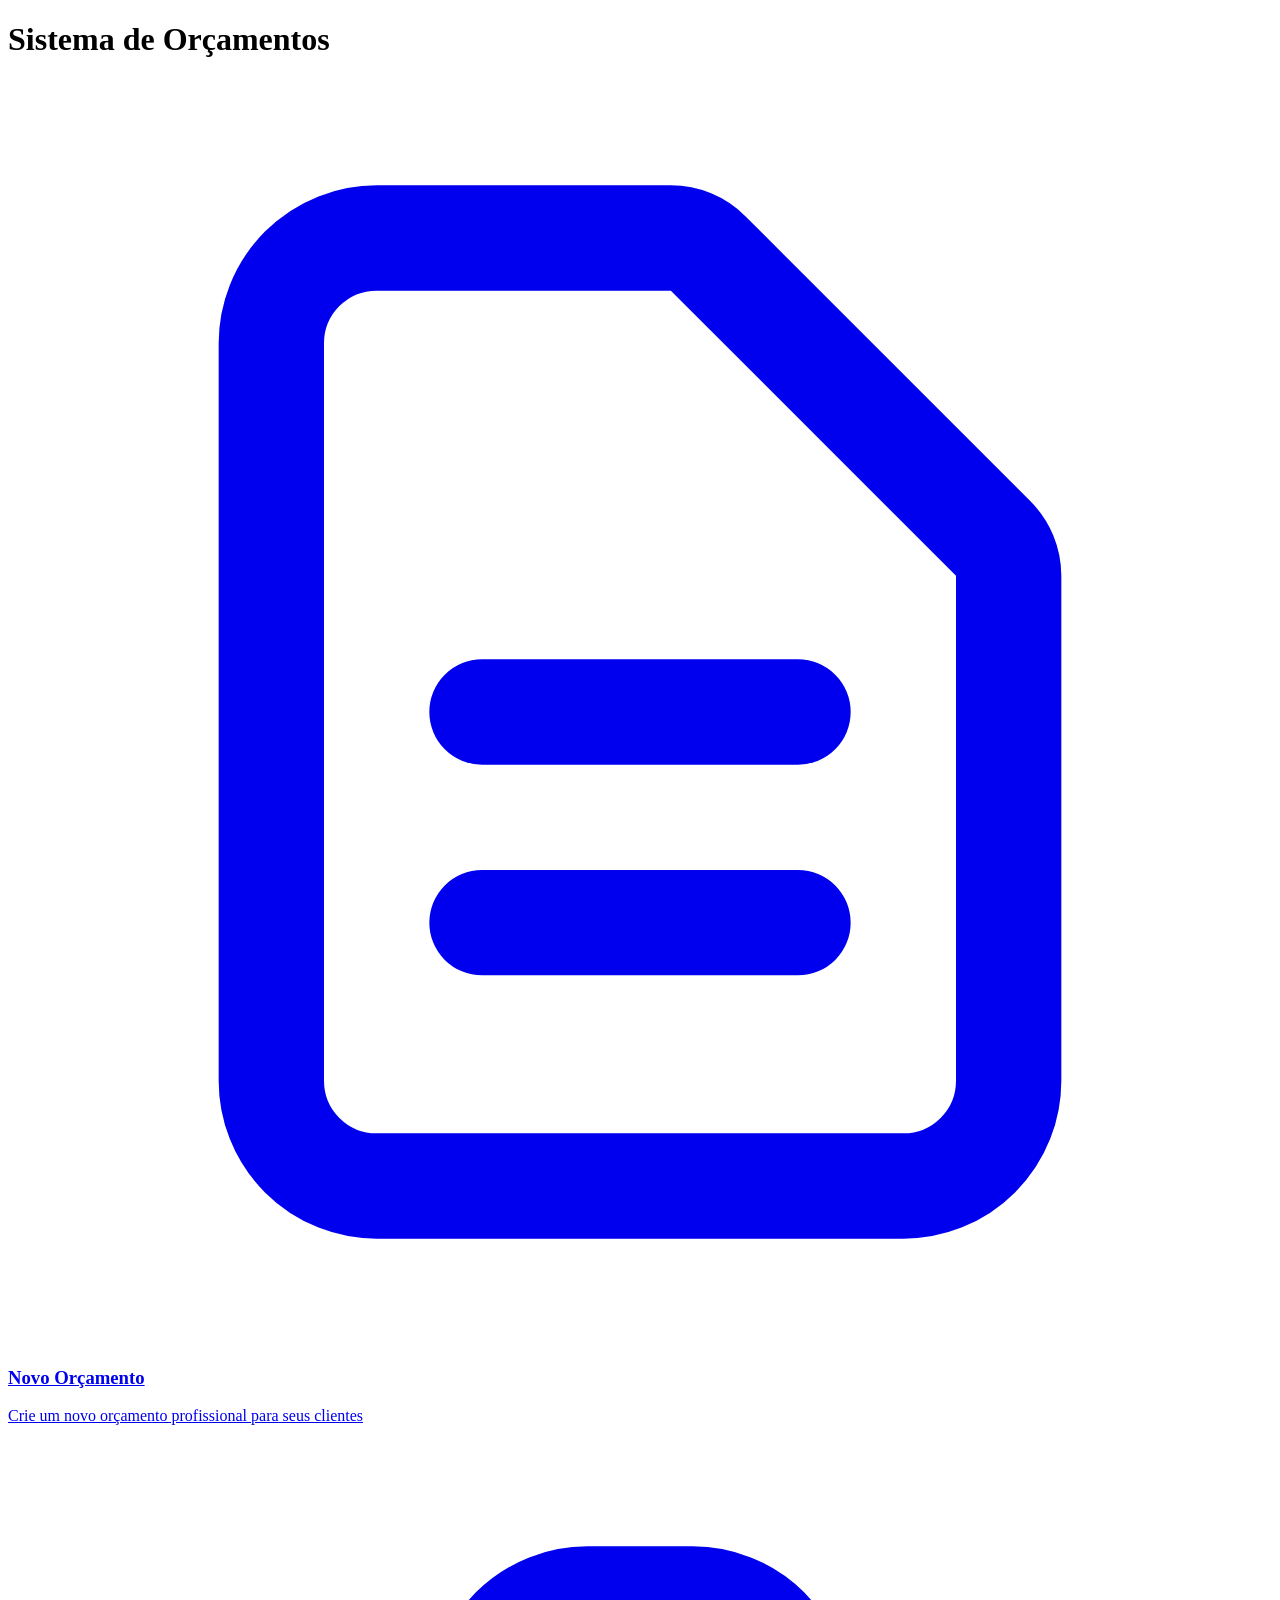
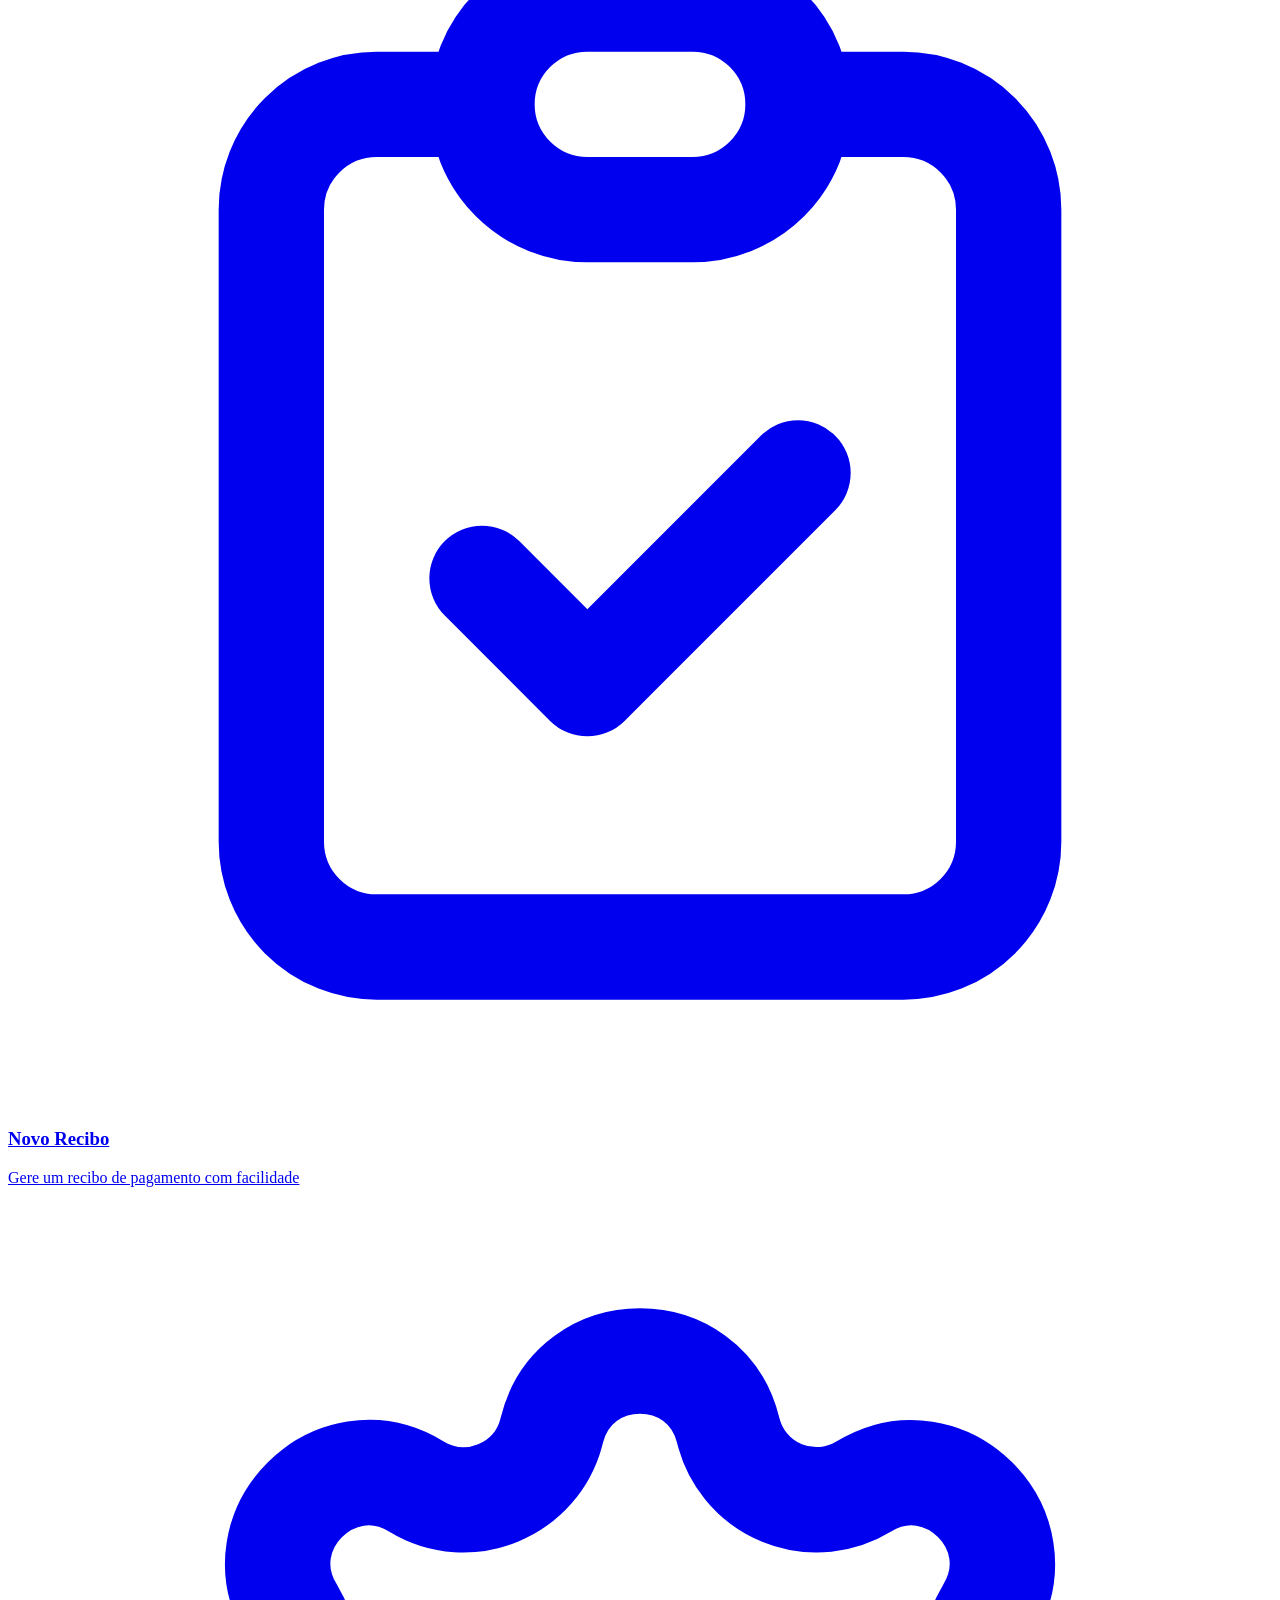
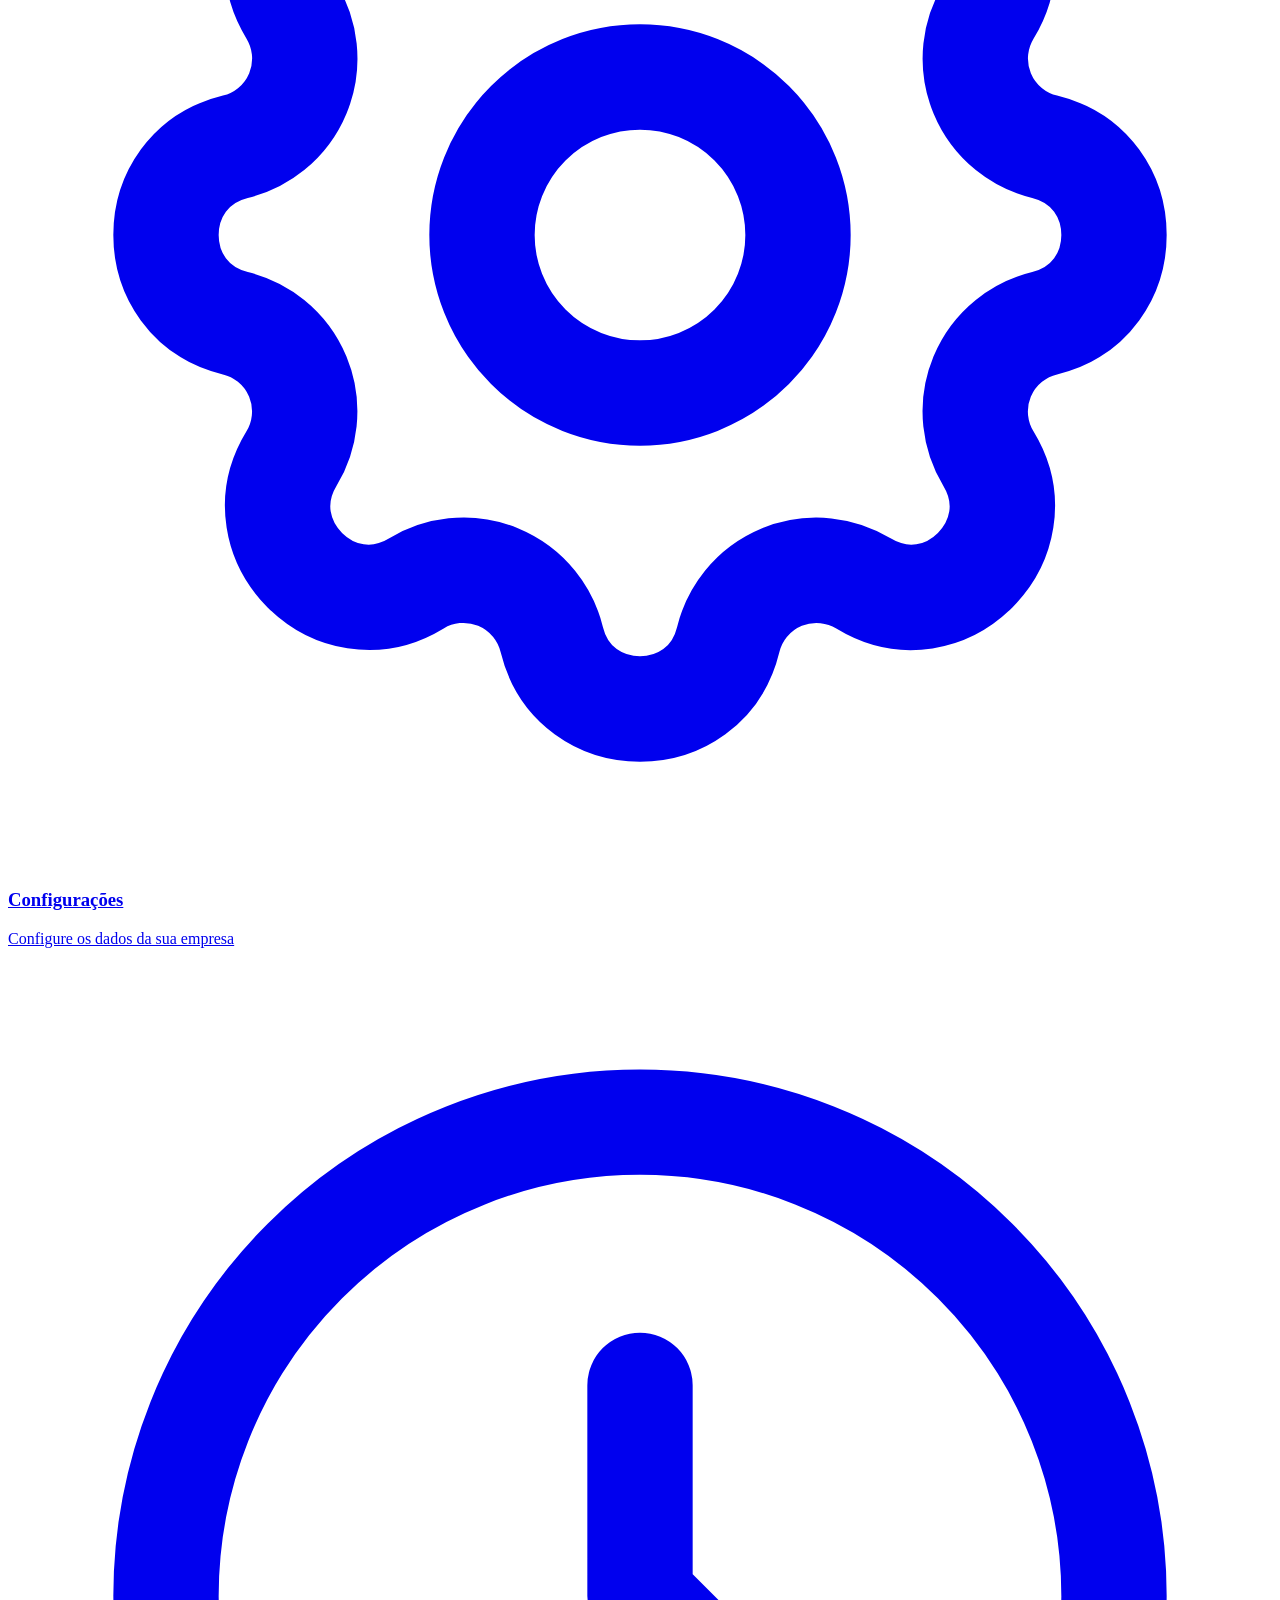
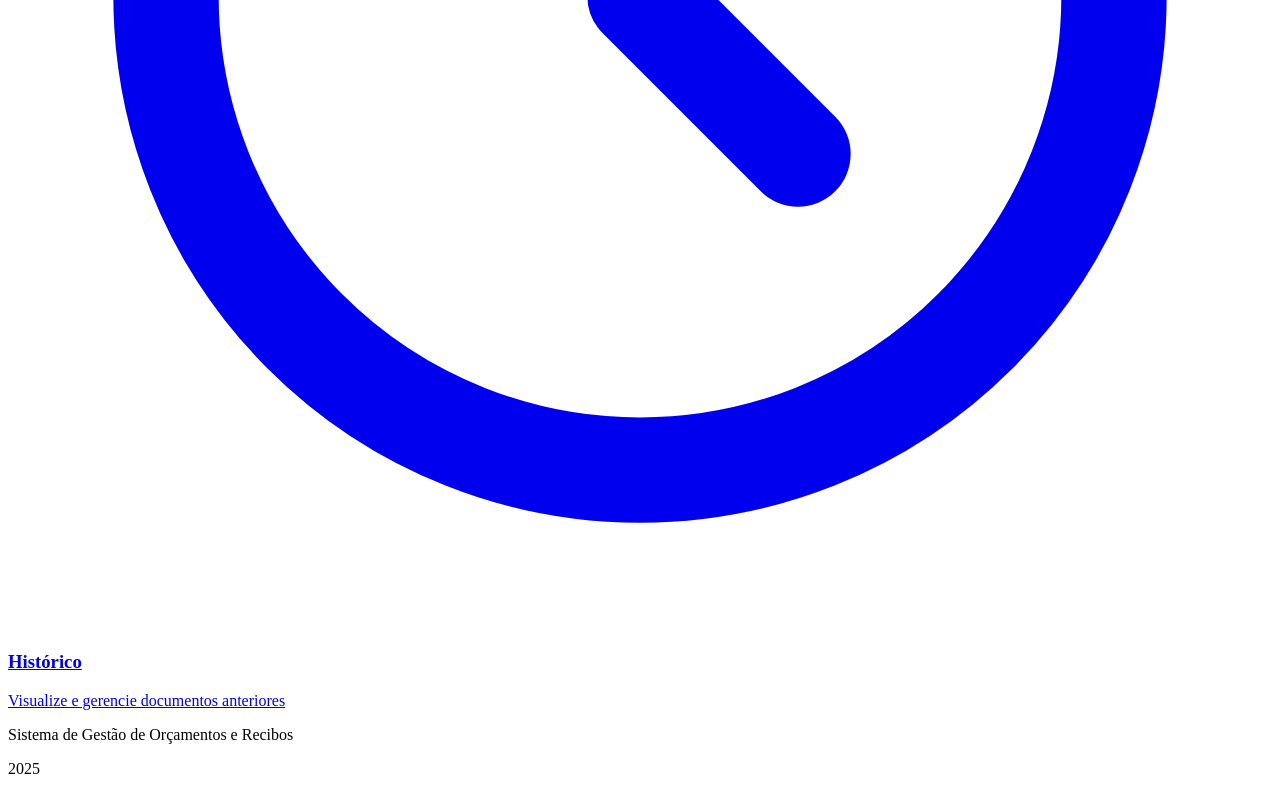
==== index.html @ c1aea3e6 "Add files via upload" ====
<!DOCTYPE html>
<html lang="pt-BR">
<head>
    <meta charset="UTF-8">
    <meta name="viewport" content="width=device-width, initial-scale=1.0">
    <meta name="description" content="Sistema profissional para criação de orçamentos e recibos">
    <title>Sistema de Orçamentos e Recibos</title>
    <link rel="stylesheet" href="css/style.css">
    <link rel="preconnect" href="https://fonts.googleapis.com">
    <link rel="preconnect" href="https://fonts.gstatic.com" crossorigin>
</head>
<body>
    <div class="container">
        <header class="header">
            <div class="logo-container">
                <img src="" alt="Logo" class="logo" id="headerLogo" style="display: none;">
                <h1 class="header-title" id="headerCompanyName">Sistema de Orçamentos</h1>
            </div>
        </header>

        <main class="main-menu">
            <div class="menu-cards">
                <a href="orcamento.html" class="menu-card">
                    <div class="card-icon">
                        <svg xmlns="http://www.w3.org/2000/svg" fill="none" viewBox="0 0 24 24" stroke="currentColor" stroke-width="2">
                            <path stroke-linecap="round" stroke-linejoin="round" d="M9 12h6m-6 4h6m2 5H7a2 2 0 01-2-2V5a2 2 0 012-2h5.586a1 1 0 01.707.293l5.414 5.414a1 1 0 01.293.707V19a2 2 0 01-2 2z" />
                        </svg>
                    </div>
                    <h3>Novo Orçamento</h3>
                    <p>Crie um novo orçamento profissional para seus clientes</p>
                </a>

                <a href="recibo.html" class="menu-card">
                    <div class="card-icon">
                        <svg xmlns="http://www.w3.org/2000/svg" fill="none" viewBox="0 0 24 24" stroke="currentColor" stroke-width="2">
                            <path stroke-linecap="round" stroke-linejoin="round" d="M9 5H7a2 2 0 00-2 2v12a2 2 0 002 2h10a2 2 0 002-2V7a2 2 0 00-2-2h-2M9 5a2 2 0 002 2h2a2 2 0 002-2M9 5a2 2 0 012-2h2a2 2 0 012 2m-6 9l2 2 4-4" />
                        </svg>
                    </div>
                    <h3>Novo Recibo</h3>
                    <p>Gere um recibo de pagamento com facilidade</p>
                </a>

                <a href="admin.html" class="menu-card">
                    <div class="card-icon">
                        <svg xmlns="http://www.w3.org/2000/svg" fill="none" viewBox="0 0 24 24" stroke="currentColor" stroke-width="2">
                            <path stroke-linecap="round" stroke-linejoin="round" d="M10.325 4.317c.426-1.756 2.924-1.756 3.35 0a1.724 1.724 0 002.573 1.066c1.543-.94 3.31.826 2.37 2.37a1.724 1.724 0 001.065 2.572c1.756.426 1.756 2.924 0 3.35a1.724 1.724 0 00-1.066 2.573c.94 1.543-.826 3.31-2.37 2.37a1.724 1.724 0 00-2.572 1.065c-.426 1.756-2.924 1.756-3.35 0a1.724 1.724 0 00-2.573-1.066c-1.543.94-3.31-.826-2.37-2.37a1.724 1.724 0 00-1.065-2.572c-1.756-.426-1.756-2.924 0-3.35a1.724 1.724 0 001.066-2.573c-.94-1.543.826-3.31 2.37-2.37.996.608 2.296.07 2.572-1.065z" />
                            <path stroke-linecap="round" stroke-linejoin="round" d="M15 12a3 3 0 11-6 0 3 3 0 016 0z" />
                        </svg>
                    </div>
                    <h3>Configurações</h3>
                    <p>Configure os dados da sua empresa</p>
                </a>

                <a href="historico.html" class="menu-card">
                    <div class="card-icon">
                        <svg xmlns="http://www.w3.org/2000/svg" fill="none" viewBox="0 0 24 24" stroke="currentColor" stroke-width="2">
                            <path stroke-linecap="round" stroke-linejoin="round" d="M12 8v4l3 3m6-3a9 9 0 11-18 0 9 9 0 0118 0z" />
                        </svg>
                    </div>
                    <h3>Histórico</h3>
                    <p>Visualize e gerencie documentos anteriores</p>
                </a>
            </div>
        </main>

        <footer class="footer">
            <p>Sistema de Gestão de Orçamentos e Recibos</p>
            <p class="footer-year">2025</p>
        </footer>
    </div>

    <script src="js/app.js"></script>
</body>
</html>
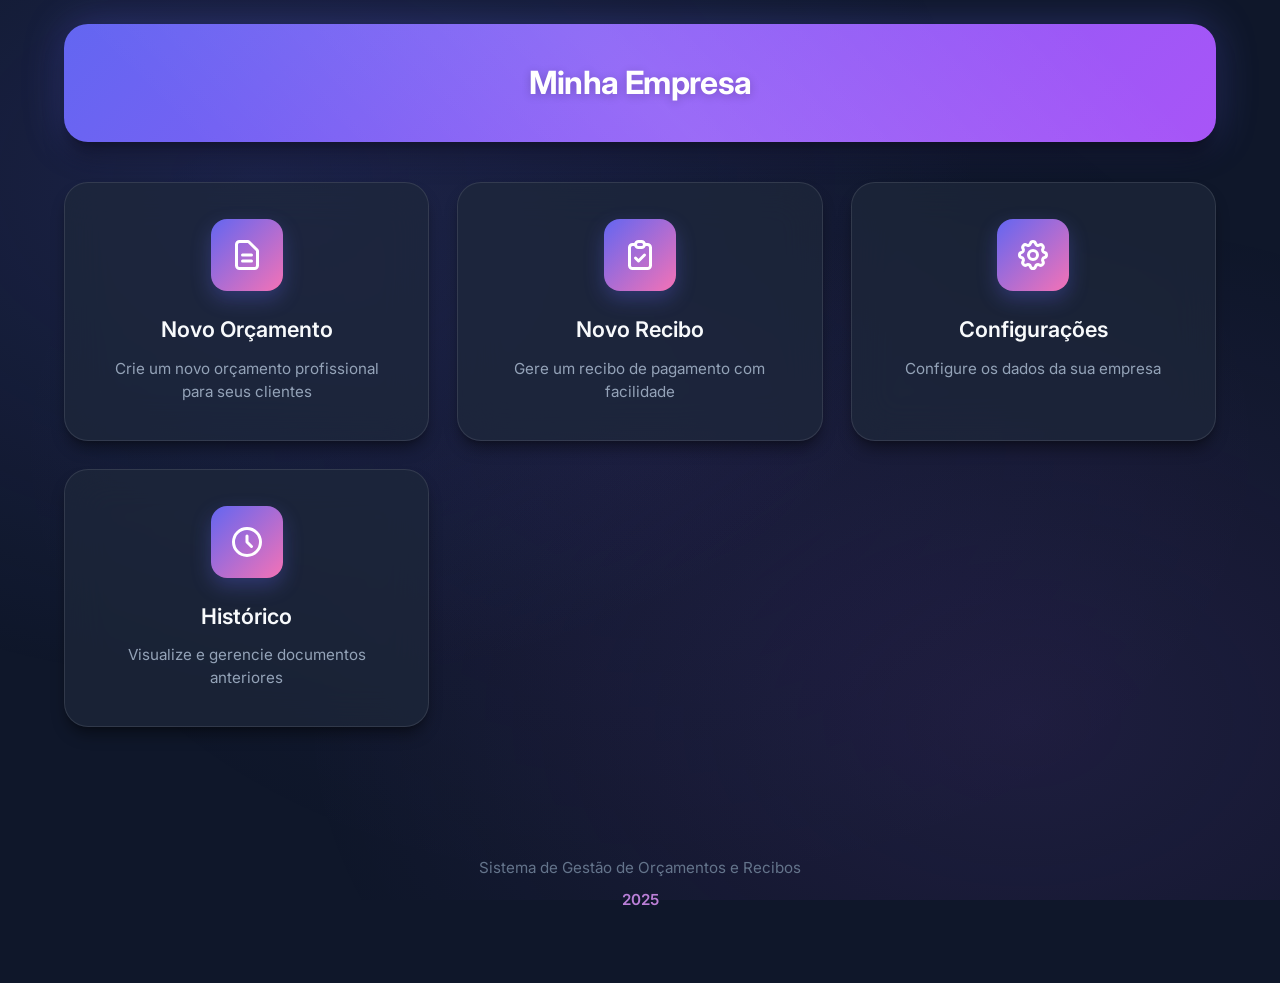
==== commit 6f3c7b36: "Fix asset paths for Netlify deployment HTML files referenced CSS and JS in non-existent subdirectori" ====
--- a/index.html
+++ b/index.html
@@ -5,7 +5,7 @@
     <meta name="viewport" content="width=device-width, initial-scale=1.0">
     <meta name="description" content="Sistema profissional para criação de orçamentos e recibos">
     <title>Sistema de Orçamentos e Recibos</title>
-    <link rel="stylesheet" href="css/style.css">
+    <link rel="stylesheet" href="style.css">
     <link rel="preconnect" href="https://fonts.googleapis.com">
     <link rel="preconnect" href="https://fonts.gstatic.com" crossorigin>
 </head>
@@ -69,6 +69,6 @@
         </footer>
     </div>
 
-    <script src="js/app.js"></script>
+    <script src="app.js"></script>
 </body>
 </html>
--- a/style.css
+++ b/style.css
@@ -0,0 +1,1177 @@
+/* ==================== GOOGLE FONTS ==================== */
+@import url('https://fonts.googleapis.com/css2?family=Inter:wght@300;400;500;600;700;800&display=swap');
+
+/* ==================== CSS RESET & BASE ==================== */
+* {
+    margin: 0;
+    padding: 0;
+    box-sizing: border-box;
+}
+
+:root {
+    /* Primary Colors */
+    --primary: #6366f1;
+    --primary-dark: #4f46e5;
+    --primary-light: #818cf8;
+    --primary-glow: rgba(99, 102, 241, 0.4);
+    
+    /* Secondary & Accent */
+    --secondary: #64748b;
+    --accent: #f472b6;
+    --accent-light: #f9a8d4;
+    
+    /* Status Colors */
+    --success: #10b981;
+    --success-light: #34d399;
+    --danger: #ef4444;
+    --danger-light: #f87171;
+    --warning: #f59e0b;
+    --whatsapp: #25D366;
+    --whatsapp-dark: #128C7E;
+    
+    /* Background Colors */
+    --bg-body: #0f172a;
+    --bg-card: rgba(30, 41, 59, 0.8);
+    --bg-card-hover: rgba(51, 65, 85, 0.9);
+    --bg-input: rgba(15, 23, 42, 0.6);
+    --bg-header: linear-gradient(135deg, #6366f1 0%, #8b5cf6 50%, #a855f7 100%);
+    
+    /* Text Colors */
+    --text-primary: #f8fafc;
+    --text-secondary: #94a3b8;
+    --text-muted: #64748b;
+    --text-accent: #c4b5fd;
+    
+    /* Borders & Shadows */
+    --border: rgba(148, 163, 184, 0.2);
+    --border-hover: rgba(99, 102, 241, 0.5);
+    --glass-border: rgba(255, 255, 255, 0.1);
+    
+    --shadow-sm: 0 1px 2px rgba(0, 0, 0, 0.3);
+    --shadow: 0 4px 6px -1px rgba(0, 0, 0, 0.3), 0 2px 4px -2px rgba(0, 0, 0, 0.2);
+    --shadow-lg: 0 10px 15px -3px rgba(0, 0, 0, 0.4), 0 4px 6px -4px rgba(0, 0, 0, 0.3);
+    --shadow-xl: 0 20px 25px -5px rgba(0, 0, 0, 0.4), 0 8px 10px -6px rgba(0, 0, 0, 0.3);
+    --shadow-glow: 0 0 40px rgba(99, 102, 241, 0.3);
+    --shadow-glow-success: 0 0 20px rgba(16, 185, 129, 0.4);
+    
+    /* Border Radius */
+    --radius: 16px;
+    --radius-sm: 12px;
+    --radius-lg: 24px;
+    --radius-full: 9999px;
+    
+    /* Transitions */
+    --transition: all 0.3s cubic-bezier(0.4, 0, 0.2, 1);
+    --transition-fast: all 0.15s cubic-bezier(0.4, 0, 0.2, 1);
+    --transition-slow: all 0.5s cubic-bezier(0.4, 0, 0.2, 1);
+    
+    /* Glass Effect */
+    --glass-bg: rgba(30, 41, 59, 0.7);
+    --glass-blur: blur(20px);
+}
+
+/* ==================== BODY ==================== */
+body {
+    font-family: 'Inter', -apple-system, BlinkMacSystemFont, 'Segoe UI', Roboto, sans-serif;
+    background: var(--bg-body);
+    color: var(--text-primary);
+    line-height: 1.7;
+    min-height: 100vh;
+    overflow-x: hidden;
+}
+
+/* Animated Background */
+body::before {
+    content: '';
+    position: fixed;
+    top: 0;
+    left: 0;
+    right: 0;
+    bottom: 0;
+    background: 
+        radial-gradient(ellipse at 20% 20%, rgba(99, 102, 241, 0.15) 0%, transparent 50%),
+        radial-gradient(ellipse at 80% 80%, rgba(168, 85, 247, 0.1) 0%, transparent 50%),
+        radial-gradient(ellipse at 50% 50%, rgba(139, 92, 246, 0.05) 0%, transparent 70%);
+    pointer-events: none;
+    z-index: -1;
+}
+
+/* ==================== CONTAINER ==================== */
+.container {
+    max-width: 1200px;
+    margin: 0 auto;
+    padding: 24px;
+    min-height: 100vh;
+    display: flex;
+    flex-direction: column;
+}
+
+/* ==================== HEADER ==================== */
+.header {
+    background: var(--bg-header);
+    color: white;
+    padding: 2rem 2.5rem;
+    border-radius: var(--radius-lg);
+    margin-bottom: 2.5rem;
+    box-shadow: var(--shadow-xl), var(--shadow-glow);
+    position: relative;
+    overflow: hidden;
+}
+
+.header::before {
+    content: '';
+    position: absolute;
+    top: -50%;
+    left: -50%;
+    width: 200%;
+    height: 200%;
+    background: linear-gradient(
+        45deg,
+        transparent 30%,
+        rgba(255, 255, 255, 0.1) 50%,
+        transparent 70%
+    );
+    animation: shimmer 3s infinite;
+    pointer-events: none;
+}
+
+@keyframes shimmer {
+    0% { transform: translateX(-100%) rotate(45deg); }
+    100% { transform: translateX(100%) rotate(45deg); }
+}
+
+.header h1 {
+    font-size: 2rem;
+    font-weight: 700;
+    text-align: center;
+    letter-spacing: -0.02em;
+    position: relative;
+    z-index: 1;
+}
+
+.logo-container {
+    display: flex;
+    align-items: center;
+    justify-content: center;
+    gap: 1.25rem;
+}
+
+.logo {
+    max-height: 70px;
+    max-width: 160px;
+    object-fit: contain;
+    filter: drop-shadow(0 4px 6px rgba(0, 0, 0, 0.3));
+}
+
+.header-title {
+    margin: 0;
+    text-shadow: 0 2px 10px rgba(0, 0, 0, 0.2);
+}
+
+.back-button {
+    position: absolute;
+    left: 2rem;
+    top: 50%;
+    transform: translateY(-50%);
+    color: white;
+    text-decoration: none;
+    font-weight: 600;
+    padding: 0.625rem 1.25rem;
+    border-radius: var(--radius-sm);
+    background: rgba(255, 255, 255, 0.15);
+    backdrop-filter: blur(10px);
+    transition: var(--transition);
+    border: 1px solid rgba(255, 255, 255, 0.2);
+    display: flex;
+    align-items: center;
+    gap: 0.5rem;
+    z-index: 2;
+}
+
+.back-button:hover {
+    background: rgba(255, 255, 255, 0.25);
+    transform: translateY(-50%) translateX(-3px);
+    box-shadow: 0 4px 15px rgba(0, 0, 0, 0.2);
+}
+
+.back-button svg {
+    width: 18px;
+    height: 18px;
+}
+
+/* ==================== MAIN MENU ==================== */
+.main-menu {
+    flex: 1;
+}
+
+.welcome-card {
+    background: var(--glass-bg);
+    backdrop-filter: var(--glass-blur);
+    padding: 2.5rem;
+    border-radius: var(--radius-lg);
+    text-align: center;
+    margin-bottom: 2.5rem;
+    box-shadow: var(--shadow-lg);
+    border: 1px solid var(--glass-border);
+}
+
+.welcome-card h2 {
+    background: linear-gradient(135deg, var(--primary-light), var(--accent));
+    -webkit-background-clip: text;
+    -webkit-text-fill-color: transparent;
+    background-clip: text;
+    margin-bottom: 0.75rem;
+    font-size: 2rem;
+    font-weight: 700;
+}
+
+.welcome-card p {
+    color: var(--text-secondary);
+    font-size: 1.1rem;
+}
+
+.menu-cards {
+    display: grid;
+    grid-template-columns: repeat(auto-fit, minmax(280px, 1fr));
+    gap: 1.75rem;
+    margin-bottom: 2.5rem;
+}
+
+.menu-card {
+    background: var(--glass-bg);
+    backdrop-filter: var(--glass-blur);
+    padding: 2.25rem;
+    border-radius: var(--radius-lg);
+    text-decoration: none;
+    color: var(--text-primary);
+    box-shadow: var(--shadow-lg);
+    transition: var(--transition);
+    border: 1px solid var(--glass-border);
+    text-align: center;
+    position: relative;
+    overflow: hidden;
+}
+
+.menu-card::before {
+    content: '';
+    position: absolute;
+    top: 0;
+    left: 0;
+    right: 0;
+    height: 3px;
+    background: linear-gradient(90deg, var(--primary), var(--accent));
+    opacity: 0;
+    transition: var(--transition);
+}
+
+.menu-card:hover {
+    transform: translateY(-8px);
+    box-shadow: var(--shadow-xl), var(--shadow-glow);
+    border-color: var(--border-hover);
+    background: var(--bg-card-hover);
+}
+
+.menu-card:hover::before {
+    opacity: 1;
+}
+
+.card-icon {
+    width: 72px;
+    height: 72px;
+    margin: 0 auto 1.25rem;
+    background: linear-gradient(135deg, var(--primary), var(--accent));
+    border-radius: var(--radius);
+    display: flex;
+    align-items: center;
+    justify-content: center;
+    box-shadow: 0 8px 20px rgba(99, 102, 241, 0.3);
+    transition: var(--transition);
+}
+
+.menu-card:hover .card-icon {
+    transform: scale(1.1) rotate(-5deg);
+    box-shadow: 0 12px 30px rgba(99, 102, 241, 0.4);
+}
+
+.card-icon svg {
+    width: 36px;
+    height: 36px;
+    color: white;
+}
+
+.menu-card h3 {
+    color: var(--text-primary);
+    margin-bottom: 0.625rem;
+    font-size: 1.35rem;
+    font-weight: 600;
+}
+
+.menu-card p {
+    color: var(--text-secondary);
+    font-size: 0.95rem;
+    line-height: 1.5;
+}
+
+/* ==================== FORMS ==================== */
+.admin-form,
+.document-form {
+    background: var(--glass-bg);
+    backdrop-filter: var(--glass-blur);
+    padding: 2.5rem;
+    border-radius: var(--radius-lg);
+    box-shadow: var(--shadow-lg);
+    border: 1px solid var(--glass-border);
+}
+
+.form-section {
+    margin-bottom: 2.5rem;
+    padding-bottom: 2.5rem;
+    border-bottom: 1px solid var(--border);
+}
+
+.form-section:last-child {
+    border-bottom: none;
+    margin-bottom: 0;
+    padding-bottom: 0;
+}
+
+.form-section h2 {
+    color: var(--text-primary);
+    margin-bottom: 1.75rem;
+    font-size: 1.4rem;
+    font-weight: 600;
+    display: flex;
+    align-items: center;
+    gap: 0.75rem;
+    position: relative;
+}
+
+.form-section h2::after {
+    content: '';
+    flex: 1;
+    height: 1px;
+    background: linear-gradient(90deg, var(--border), transparent);
+    margin-left: 1rem;
+}
+
+.form-section h2 svg {
+    width: 24px;
+    height: 24px;
+    color: var(--primary-light);
+}
+
+.form-group {
+    margin-bottom: 1.5rem;
+}
+
+.form-group label {
+    display: block;
+    margin-bottom: 0.625rem;
+    font-weight: 500;
+    color: var(--text-secondary);
+    font-size: 0.95rem;
+    transition: var(--transition);
+}
+
+.form-group input,
+.form-group textarea,
+.form-group select {
+    width: 100%;
+    padding: 0.875rem 1.125rem;
+    border: 2px solid var(--border);
+    border-radius: var(--radius-sm);
+    font-size: 1rem;
+    transition: var(--transition);
+    font-family: inherit;
+    background: var(--bg-input);
+    color: var(--text-primary);
+}
+
+.form-group input::placeholder,
+.form-group textarea::placeholder {
+    color: var(--text-muted);
+}
+
+.form-group input:focus,
+.form-group textarea:focus,
+.form-group select:focus {
+    outline: none;
+    border-color: var(--primary);
+    box-shadow: 0 0 0 4px var(--primary-glow);
+    background: var(--bg-card);
+}
+
+.form-group input:focus + label,
+.form-group:focus-within label {
+    color: var(--primary-light);
+}
+
+.form-group small {
+    display: block;
+    margin-top: 0.5rem;
+    color: var(--text-muted);
+    font-size: 0.85rem;
+}
+
+.form-row {
+    display: grid;
+    grid-template-columns: repeat(auto-fit, minmax(200px, 1fr));
+    gap: 1.25rem;
+}
+
+/* Select styling */
+.form-group select {
+    cursor: pointer;
+    appearance: none;
+    background-image: url("data:image/svg+xml,%3Csvg xmlns='http://www.w3.org/2000/svg' fill='none' viewBox='0 0 24 24' stroke='%2394a3b8'%3E%3Cpath stroke-linecap='round' stroke-linejoin='round' stroke-width='2' d='M19 9l-7 7-7-7'/%3E%3C/svg%3E");
+    background-repeat: no-repeat;
+    background-position: right 1rem center;
+    background-size: 1.25rem;
+    padding-right: 3rem;
+}
+
+.form-group select option {
+    background: var(--bg-body);
+    color: var(--text-primary);
+}
+
+/* ==================== BUTTONS ==================== */
+.btn {
+    padding: 0.9rem 1.75rem;
+    border: none;
+    border-radius: var(--radius-sm);
+    font-size: 1rem;
+    font-weight: 600;
+    cursor: pointer;
+    transition: var(--transition);
+    text-decoration: none;
+    display: inline-flex;
+    align-items: center;
+    justify-content: center;
+    gap: 0.5rem;
+    position: relative;
+    overflow: hidden;
+}
+
+.btn::before {
+    content: '';
+    position: absolute;
+    top: 0;
+    left: -100%;
+    width: 100%;
+    height: 100%;
+    background: linear-gradient(90deg, transparent, rgba(255, 255, 255, 0.2), transparent);
+    transition: var(--transition-slow);
+}
+
+.btn:hover::before {
+    left: 100%;
+}
+
+.btn svg {
+    width: 20px;
+    height: 20px;
+}
+
+.btn-primary {
+    background: linear-gradient(135deg, var(--primary), var(--primary-dark));
+    color: white;
+    box-shadow: 0 4px 15px rgba(99, 102, 241, 0.4);
+}
+
+.btn-primary:hover {
+    transform: translateY(-3px);
+    box-shadow: 0 8px 25px rgba(99, 102, 241, 0.5);
+}
+
+.btn-secondary {
+    background: linear-gradient(135deg, var(--secondary), #475569);
+    color: white;
+    box-shadow: 0 4px 15px rgba(100, 116, 139, 0.3);
+}
+
+.btn-secondary:hover {
+    transform: translateY(-3px);
+    box-shadow: 0 8px 20px rgba(100, 116, 139, 0.4);
+}
+
+.btn-whatsapp {
+    background: linear-gradient(135deg, var(--whatsapp), var(--whatsapp-dark));
+    color: white;
+    box-shadow: 0 4px 15px rgba(37, 211, 102, 0.4);
+}
+
+.btn-whatsapp:hover {
+    transform: translateY(-3px);
+    box-shadow: 0 8px 25px rgba(37, 211, 102, 0.5);
+}
+
+.btn-add {
+    background: linear-gradient(135deg, var(--success), var(--success-light));
+    color: white;
+    width: 100%;
+    box-shadow: 0 4px 15px rgba(16, 185, 129, 0.3);
+}
+
+.btn-add:hover {
+    transform: translateY(-2px);
+    box-shadow: 0 6px 20px rgba(16, 185, 129, 0.4);
+}
+
+.btn-remove {
+    background: linear-gradient(135deg, var(--danger), var(--danger-light));
+    color: white;
+    padding: 0.625rem 1.25rem;
+    font-size: 0.875rem;
+    box-shadow: 0 4px 15px rgba(239, 68, 68, 0.3);
+}
+
+.btn-remove:hover {
+    transform: translateY(-2px);
+    box-shadow: 0 6px 20px rgba(239, 68, 68, 0.4);
+}
+
+.form-actions {
+    display: flex;
+    gap: 1.25rem;
+    flex-wrap: wrap;
+    margin-top: 2.5rem;
+}
+
+.form-actions .btn {
+    flex: 1;
+    min-width: 200px;
+}
+
+/* ==================== LOGO PREVIEW ==================== */
+.logo-preview {
+    margin-top: 1.25rem;
+    padding: 1.5rem;
+    background: var(--bg-input);
+    border-radius: var(--radius-sm);
+    text-align: center;
+    border: 2px dashed var(--border);
+}
+
+.logo-preview img {
+    max-width: 300px;
+    max-height: 150px;
+    object-fit: contain;
+    margin-bottom: 1.25rem;
+    border-radius: var(--radius-sm);
+    box-shadow: var(--shadow);
+}
+
+/* ==================== ITEMS CONTAINER ==================== */
+.item-card {
+    background: var(--bg-input);
+    padding: 1.75rem;
+    border-radius: var(--radius-sm);
+    margin-bottom: 1.25rem;
+    border: 2px solid var(--border);
+    position: relative;
+    transition: var(--transition);
+}
+
+.item-card:hover {
+    border-color: var(--border-hover);
+    box-shadow: var(--shadow);
+}
+
+.item-header {
+    display: flex;
+    justify-content: space-between;
+    align-items: center;
+    margin-bottom: 1.25rem;
+}
+
+.item-header h3 {
+    color: var(--primary-light);
+    font-size: 1.1rem;
+    font-weight: 600;
+}
+
+.item-remove {
+    background: linear-gradient(135deg, var(--danger), var(--danger-light));
+    color: white;
+    border: none;
+    padding: 0.5rem 1rem;
+    border-radius: var(--radius-sm);
+    cursor: pointer;
+    font-size: 0.85rem;
+    font-weight: 600;
+    transition: var(--transition);
+}
+
+.item-remove:hover {
+    transform: scale(1.05);
+    box-shadow: 0 4px 15px rgba(239, 68, 68, 0.4);
+}
+
+/* ==================== TOTAL SECTION ==================== */
+.total-section {
+    background: linear-gradient(135deg, #6366f1 0%, #8b5cf6 50%, #a855f7 100%);
+    padding: 2.25rem;
+    border-radius: var(--radius-lg);
+    margin-top: 2rem;
+    box-shadow: var(--shadow-xl), var(--shadow-glow);
+    position: relative;
+    overflow: hidden;
+}
+
+.total-section::before {
+    content: '';
+    position: absolute;
+    top: -50%;
+    left: -50%;
+    width: 200%;
+    height: 200%;
+    background: linear-gradient(
+        45deg,
+        transparent 30%,
+        rgba(255, 255, 255, 0.08) 50%,
+        transparent 70%
+    );
+    animation: shimmer 4s infinite;
+    pointer-events: none;
+}
+
+.total-display {
+    color: white;
+    position: relative;
+    z-index: 1;
+}
+
+.total-row {
+    display: flex;
+    justify-content: space-between;
+    align-items: center;
+    margin-bottom: 1rem;
+    font-size: 1.1rem;
+}
+
+.total-row.final-total {
+    font-size: 1.85rem;
+    font-weight: 700;
+    margin-top: 1.25rem;
+    padding-top: 1.25rem;
+    border-top: 2px solid rgba(255, 255, 255, 0.25);
+    text-shadow: 0 2px 10px rgba(0, 0, 0, 0.2);
+}
+
+.discount-input {
+    width: 120px !important;
+    padding: 0.625rem !important;
+    border-radius: var(--radius-sm);
+    border: 2px solid rgba(255, 255, 255, 0.3) !important;
+    background: rgba(255, 255, 255, 0.15) !important;
+    color: white !important;
+    font-weight: 600;
+    text-align: center;
+}
+
+.discount-input:focus {
+    background: rgba(255, 255, 255, 0.25) !important;
+    border-color: white !important;
+    box-shadow: 0 0 0 4px rgba(255, 255, 255, 0.2) !important;
+}
+
+/* ==================== SUCCESS MESSAGE ==================== */
+.success-message {
+    background: linear-gradient(135deg, var(--success), var(--success-light));
+    color: white;
+    padding: 1.25rem 1.75rem;
+    border-radius: var(--radius-sm);
+    margin-top: 1.25rem;
+    text-align: center;
+    font-weight: 600;
+    animation: slideDown 0.4s ease-out;
+    box-shadow: var(--shadow-glow-success);
+    display: flex;
+    align-items: center;
+    justify-content: center;
+    gap: 0.75rem;
+}
+
+.success-message svg {
+    width: 24px;
+    height: 24px;
+}
+
+@keyframes slideDown {
+    from {
+        opacity: 0;
+        transform: translateY(-15px);
+    }
+    to {
+        opacity: 1;
+        transform: translateY(0);
+    }
+}
+
+/* ==================== HISTORY PAGE ==================== */
+.filter-section {
+    background: var(--glass-bg);
+    backdrop-filter: var(--glass-blur);
+    padding: 1.75rem;
+    border-radius: var(--radius-lg);
+    margin-bottom: 2rem;
+    box-shadow: var(--shadow-lg);
+    border: 1px solid var(--glass-border);
+}
+
+.filter-tabs {
+    display: flex;
+    gap: 1rem;
+    margin-bottom: 1.25rem;
+    flex-wrap: wrap;
+}
+
+.filter-tab {
+    padding: 0.75rem 1.5rem;
+    border: 2px solid var(--border);
+    background: var(--bg-input);
+    border-radius: var(--radius-full);
+    cursor: pointer;
+    font-weight: 600;
+    font-size: 0.95rem;
+    transition: var(--transition);
+    color: var(--text-secondary);
+}
+
+.filter-tab.active {
+    background: linear-gradient(135deg, var(--primary), var(--primary-dark));
+    color: white;
+    border-color: var(--primary);
+    box-shadow: 0 4px 15px rgba(99, 102, 241, 0.4);
+}
+
+.filter-tab:hover:not(.active) {
+    border-color: var(--primary);
+    color: var(--primary-light);
+    background: rgba(99, 102, 241, 0.1);
+}
+
+.search-box input {
+    width: 100%;
+    padding: 0.9rem 1.25rem;
+    border: 2px solid var(--border);
+    border-radius: var(--radius-sm);
+    font-size: 1rem;
+    background: var(--bg-input);
+    color: var(--text-primary);
+    transition: var(--transition);
+}
+
+.search-box input::placeholder {
+    color: var(--text-muted);
+}
+
+.search-box input:focus {
+    outline: none;
+    border-color: var(--primary);
+    box-shadow: 0 0 0 4px var(--primary-glow);
+}
+
+.documents-list {
+    display: grid;
+    gap: 1.25rem;
+}
+
+.document-item {
+    background: var(--glass-bg);
+    backdrop-filter: var(--glass-blur);
+    padding: 1.75rem;
+    border-radius: var(--radius-lg);
+    box-shadow: var(--shadow);
+    border: 1px solid var(--glass-border);
+    transition: var(--transition);
+}
+
+.document-item:hover {
+    border-color: var(--border-hover);
+    box-shadow: var(--shadow-lg), var(--shadow-glow);
+    transform: translateY(-3px);
+}
+
+.document-header {
+    display: flex;
+    justify-content: space-between;
+    align-items: start;
+    margin-bottom: 1.25rem;
+}
+
+.document-badge {
+    padding: 0.5rem 1rem;
+    border-radius: var(--radius-full);
+    font-size: 0.85rem;
+    font-weight: 600;
+}
+
+.badge-budget {
+    background: linear-gradient(135deg, rgba(99, 102, 241, 0.2), rgba(139, 92, 246, 0.2));
+    color: var(--primary-light);
+    border: 1px solid rgba(99, 102, 241, 0.3);
+}
+
+.badge-receipt {
+    background: linear-gradient(135deg, rgba(16, 185, 129, 0.2), rgba(52, 211, 153, 0.2));
+    color: var(--success-light);
+    border: 1px solid rgba(16, 185, 129, 0.3);
+}
+
+.document-info h3 {
+    color: var(--text-primary);
+    margin-bottom: 0.5rem;
+    font-size: 1.2rem;
+    font-weight: 600;
+}
+
+.document-info p {
+    color: var(--text-secondary);
+    font-size: 0.9rem;
+}
+
+.document-meta {
+    display: grid;
+    grid-template-columns: repeat(auto-fit, minmax(140px, 1fr));
+    gap: 1rem;
+    margin-bottom: 1.25rem;
+    padding-top: 1.25rem;
+    border-top: 1px solid var(--border);
+}
+
+.meta-item {
+    display: flex;
+    flex-direction: column;
+}
+
+.meta-label {
+    font-size: 0.8rem;
+    color: var(--text-muted);
+    margin-bottom: 0.25rem;
+    text-transform: uppercase;
+    letter-spacing: 0.05em;
+}
+
+.meta-value {
+    font-weight: 600;
+    color: var(--text-primary);
+    font-size: 1rem;
+}
+
+.document-actions {
+    display: flex;
+    gap: 0.75rem;
+    flex-wrap: wrap;
+}
+
+.document-actions .btn {
+    padding: 0.625rem 1.25rem;
+    font-size: 0.875rem;
+}
+
+/* ==================== EMPTY STATE ==================== */
+.empty-state {
+    background: var(--glass-bg);
+    backdrop-filter: var(--glass-blur);
+    padding: 4.5rem 2.5rem;
+    border-radius: var(--radius-lg);
+    text-align: center;
+    box-shadow: var(--shadow-lg);
+    border: 1px solid var(--glass-border);
+}
+
+.empty-icon {
+    width: 100px;
+    height: 100px;
+    margin: 0 auto 1.5rem;
+    background: linear-gradient(135deg, var(--primary), var(--accent));
+    border-radius: 50%;
+    display: flex;
+    align-items: center;
+    justify-content: center;
+    opacity: 0.6;
+}
+
+.empty-icon svg {
+    width: 50px;
+    height: 50px;
+    color: white;
+}
+
+.empty-state h3 {
+    color: var(--text-primary);
+    margin-bottom: 0.75rem;
+    font-size: 1.5rem;
+    font-weight: 600;
+}
+
+.empty-state p {
+    color: var(--text-secondary);
+    margin-bottom: 2rem;
+    font-size: 1.05rem;
+}
+
+.empty-actions {
+    display: flex;
+    gap: 1rem;
+    justify-content: center;
+    flex-wrap: wrap;
+}
+
+/* ==================== FOOTER ==================== */
+.footer {
+    text-align: center;
+    padding: 2.5rem;
+    color: var(--text-muted);
+    margin-top: 3rem;
+}
+
+.footer p {
+    margin-bottom: 0.375rem;
+    font-size: 0.95rem;
+}
+
+.footer-year {
+    font-weight: 600;
+    background: linear-gradient(135deg, var(--primary-light), var(--accent));
+    -webkit-background-clip: text;
+    -webkit-text-fill-color: transparent;
+    background-clip: text;
+}
+
+/* ==================== RESPONSIVE ==================== */
+@media (max-width: 768px) {
+    .container {
+        padding: 16px;
+    }
+
+    .header {
+        padding: 1.5rem;
+    }
+
+    .header h1 {
+        font-size: 1.5rem;
+    }
+
+    .back-button {
+        position: static;
+        transform: none;
+        margin-bottom: 1rem;
+        display: inline-flex;
+        width: fit-content;
+    }
+
+    .menu-cards {
+        grid-template-columns: 1fr;
+        gap: 1.25rem;
+    }
+
+    .admin-form,
+    .document-form {
+        padding: 1.5rem;
+    }
+
+    .form-row {
+        grid-template-columns: 1fr;
+    }
+
+    .form-actions {
+        flex-direction: column;
+    }
+
+    .form-actions .btn {
+        width: 100%;
+        min-width: auto;
+    }
+
+    .total-row {
+        font-size: 1rem;
+    }
+
+    .total-row.final-total {
+        font-size: 1.5rem;
+    }
+
+    .filter-tabs {
+        flex-direction: column;
+    }
+
+    .filter-tab {
+        width: 100%;
+        text-align: center;
+    }
+
+    .document-header {
+        flex-direction: column;
+        gap: 1rem;
+    }
+
+    .document-actions {
+        width: 100%;
+    }
+
+    .document-actions .btn {
+        flex: 1;
+    }
+}
+
+@media (max-width: 480px) {
+    .header h1 {
+        font-size: 1.25rem;
+    }
+
+    .card-icon {
+        width: 60px;
+        height: 60px;
+    }
+
+    .card-icon svg {
+        width: 28px;
+        height: 28px;
+    }
+
+    .menu-card h3 {
+        font-size: 1.15rem;
+    }
+
+    .welcome-card h2 {
+        font-size: 1.5rem;
+    }
+
+    .total-section {
+        padding: 1.5rem;
+    }
+
+    .empty-icon {
+        width: 80px;
+        height: 80px;
+    }
+
+    .empty-icon svg {
+        width: 40px;
+        height: 40px;
+    }
+}
+
+/* ==================== ANIMATIONS ==================== */
+@keyframes fadeIn {
+    from {
+        opacity: 0;
+        transform: translateY(25px);
+    }
+    to {
+        opacity: 1;
+        transform: translateY(0);
+    }
+}
+
+@keyframes fadeInScale {
+    from {
+        opacity: 0;
+        transform: scale(0.95);
+    }
+    to {
+        opacity: 1;
+        transform: scale(1);
+    }
+}
+
+.menu-card {
+    animation: fadeIn 0.5s ease-out backwards;
+}
+
+.menu-card:nth-child(1) { animation-delay: 0.1s; }
+.menu-card:nth-child(2) { animation-delay: 0.2s; }
+.menu-card:nth-child(3) { animation-delay: 0.3s; }
+.menu-card:nth-child(4) { animation-delay: 0.4s; }
+
+.document-item {
+    animation: fadeInScale 0.4s ease-out backwards;
+}
+
+.item-card {
+    animation: fadeIn 0.3s ease-out;
+}
+
+.form-section {
+    animation: fadeIn 0.4s ease-out backwards;
+}
+
+.form-section:nth-child(1) { animation-delay: 0.05s; }
+.form-section:nth-child(2) { animation-delay: 0.1s; }
+.form-section:nth-child(3) { animation-delay: 0.15s; }
+.form-section:nth-child(4) { animation-delay: 0.2s; }
+.form-section:nth-child(5) { animation-delay: 0.25s; }
+
+/* ==================== PULSE ANIMATION ==================== */
+@keyframes pulse {
+    0%, 100% {
+        box-shadow: 0 0 0 0 var(--primary-glow);
+    }
+    50% {
+        box-shadow: 0 0 0 10px transparent;
+    }
+}
+
+.btn-primary:focus {
+    animation: pulse 1.5s infinite;
+}
+
+/* ==================== LOADING STATE ==================== */
+.loading {
+    position: relative;
+    pointer-events: none;
+}
+
+.loading::after {
+    content: '';
+    position: absolute;
+    top: 50%;
+    left: 50%;
+    width: 20px;
+    height: 20px;
+    margin: -10px 0 0 -10px;
+    border: 3px solid rgba(255, 255, 255, 0.3);
+    border-top-color: white;
+    border-radius: 50%;
+    animation: spin 0.8s linear infinite;
+}
+
+@keyframes spin {
+    to { transform: rotate(360deg); }
+}
+
+/* ==================== PRINT STYLES ==================== */
+@media print {
+    body {
+        background: white;
+        color: black;
+    }
+
+    body::before {
+        display: none;
+    }
+
+    .header,
+    .footer,
+    .form-actions,
+    .back-button {
+        display: none;
+    }
+
+    .container {
+        max-width: 100%;
+        padding: 0;
+    }
+
+    .form-section,
+    .document-item,
+    .admin-form,
+    .document-form {
+        background: white;
+        box-shadow: none;
+        border: 1px solid #ddd;
+    }
+}
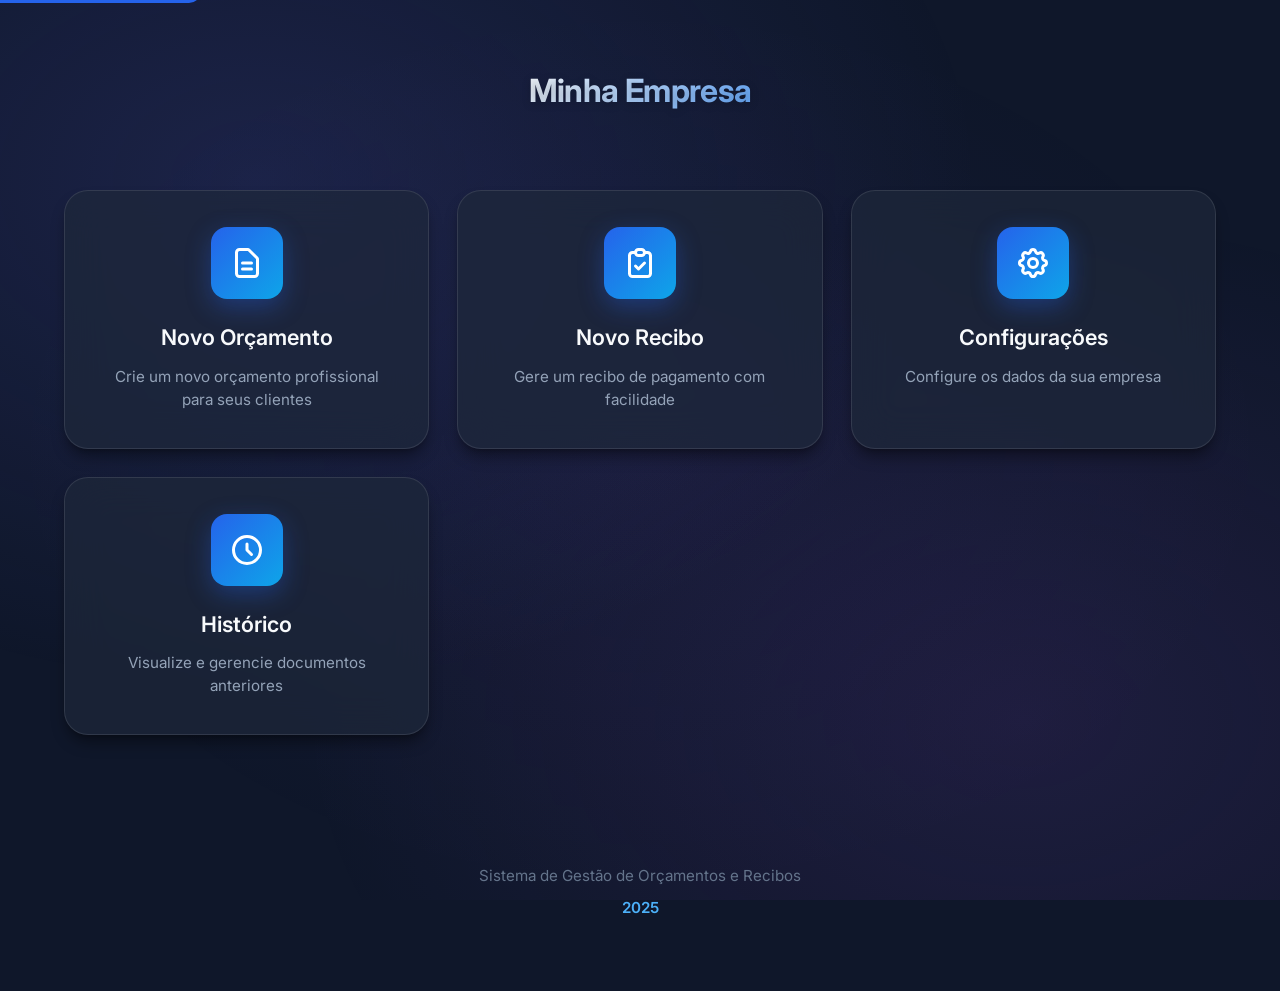
==== commit 712b43f7: "compilla: deploy fallback memoized" ====
--- a/index.html
+++ b/index.html
@@ -10,6 +10,7 @@
     <link rel="preconnect" href="https://fonts.gstatic.com" crossorigin>
 </head>
 <body>
+    <a href="#main-content" class="skip-link">Pular para o conteúdo</a>
     <div class="container">
         <header class="header">
             <div class="logo-container">
@@ -18,7 +19,7 @@
             </div>
         </header>
 
-        <main class="main-menu">
+        <main class="main-menu" id="main-content">
             <div class="menu-cards">
                 <a href="orcamento.html" class="menu-card">
                     <div class="card-icon">
@@ -69,6 +70,7 @@
         </footer>
     </div>
 
+    <script src="ux.js"></script>
     <script src="app.js"></script>
 </body>
 </html>
--- a/style.css
+++ b/style.css
@@ -10,15 +10,16 @@
 
 :root {
     /* Primary Colors */
-    --primary: #6366f1;
-    --primary-dark: #4f46e5;
-    --primary-light: #818cf8;
-    --primary-glow: rgba(99, 102, 241, 0.4);
+    --primary: #2563eb;
+    --primary-dark: #1d4ed8;
+    --primary-light: #60a5fa;
+    --primary-glow: rgba(37, 99, 235, 0.4);
     
-    /* Secondary & Accent */
+    /* Secondary & Accent - Logomarca Azul */
     --secondary: #64748b;
-    --accent: #f472b6;
-    --accent-light: #f9a8d4;
+    --accent: #0ea5e9;
+    --accent-light: #38bdf8;
+    --accent-glow: rgba(14, 165, 233, 0.4);
     
     /* Status Colors */
     --success: #10b981;
@@ -34,7 +35,7 @@
     --bg-card: rgba(30, 41, 59, 0.8);
     --bg-card-hover: rgba(51, 65, 85, 0.9);
     --bg-input: rgba(15, 23, 42, 0.6);
-    --bg-header: linear-gradient(135deg, #6366f1 0%, #8b5cf6 50%, #a855f7 100%);
+    --bg-header: linear-gradient(135deg, #0ea5e9 0%, #2563eb 50%, #1d4ed8 100%);
     
     /* Text Colors */
     --text-primary: #f8fafc;
@@ -51,7 +52,7 @@
     --shadow: 0 4px 6px -1px rgba(0, 0, 0, 0.3), 0 2px 4px -2px rgba(0, 0, 0, 0.2);
     --shadow-lg: 0 10px 15px -3px rgba(0, 0, 0, 0.4), 0 4px 6px -4px rgba(0, 0, 0, 0.3);
     --shadow-xl: 0 20px 25px -5px rgba(0, 0, 0, 0.4), 0 8px 10px -6px rgba(0, 0, 0, 0.3);
-    --shadow-glow: 0 0 40px rgba(99, 102, 241, 0.3);
+    --shadow-glow: 0 0 40px rgba(37, 99, 235, 0.3);
     --shadow-glow-success: 0 0 20px rgba(16, 185, 129, 0.4);
     
     /* Border Radius */
@@ -108,36 +109,14 @@
 
 /* ==================== HEADER ==================== */
 .header {
-    background: var(--bg-header);
-    color: white;
-    padding: 2rem 2.5rem;
-    border-radius: var(--radius-lg);
-    margin-bottom: 2.5rem;
-    box-shadow: var(--shadow-xl), var(--shadow-glow);
+    color: var(--text-primary);
+    padding: 2.5rem 2.5rem;
+    margin-bottom: 2rem;
     position: relative;
-    overflow: hidden;
 }
 
 .header::before {
-    content: '';
-    position: absolute;
-    top: -50%;
-    left: -50%;
-    width: 200%;
-    height: 200%;
-    background: linear-gradient(
-        45deg,
-        transparent 30%,
-        rgba(255, 255, 255, 0.1) 50%,
-        transparent 70%
-    );
-    animation: shimmer 3s infinite;
-    pointer-events: none;
-}
-
-@keyframes shimmer {
-    0% { transform: translateX(-100%) rotate(45deg); }
-    100% { transform: translateX(100%) rotate(45deg); }
+    display: none;
 }
 
 .header h1 {
@@ -147,6 +126,33 @@
     letter-spacing: -0.02em;
     position: relative;
     z-index: 1;
+}
+
+.header-title {
+    background: linear-gradient(135deg, var(--text-primary), var(--primary-light));
+    -webkit-background-clip: text;
+    -webkit-text-fill-color: transparent;
+    background-clip: text;
+}
+
+.header::before {
+    display: none;
+}
+
+.header h1 {
+    font-size: 2rem;
+    font-weight: 700;
+    text-align: center;
+    letter-spacing: -0.02em;
+    position: relative;
+    z-index: 1;
+}
+
+.header-title {
+    background: linear-gradient(135deg, var(--text-primary), var(--primary-light));
+    -webkit-background-clip: text;
+    -webkit-text-fill-color: transparent;
+    background-clip: text;
 }
 
 .logo-container {
@@ -216,7 +222,7 @@
 }
 
 .welcome-card h2 {
-    background: linear-gradient(135deg, var(--primary-light), var(--accent));
+    background: linear-gradient(135deg, var(--primary-light), var(--accent-light));
     -webkit-background-clip: text;
     -webkit-text-fill-color: transparent;
     background-clip: text;
@@ -279,18 +285,18 @@
     width: 72px;
     height: 72px;
     margin: 0 auto 1.25rem;
-    background: linear-gradient(135deg, var(--primary), var(--accent));
+    background: linear-gradient(135deg, #2563eb, #0ea5e9);
     border-radius: var(--radius);
     display: flex;
     align-items: center;
     justify-content: center;
-    box-shadow: 0 8px 20px rgba(99, 102, 241, 0.3);
+    box-shadow: 0 8px 24px rgba(37, 99, 235, 0.35);
     transition: var(--transition);
 }
 
 .menu-card:hover .card-icon {
     transform: scale(1.1) rotate(-5deg);
-    box-shadow: 0 12px 30px rgba(99, 102, 241, 0.4);
+    box-shadow: 0 12px 32px rgba(37, 99, 235, 0.45);
 }
 
 .card-icon svg {
@@ -437,8 +443,8 @@
 
 /* ==================== BUTTONS ==================== */
 .btn {
-    padding: 0.9rem 1.75rem;
-    border: none;
+    padding: 0.85rem 1.75rem;
+    border: 1.5px solid transparent;
     border-radius: var(--radius-sm);
     font-size: 1rem;
     font-weight: 600;
@@ -448,9 +454,12 @@
     display: inline-flex;
     align-items: center;
     justify-content: center;
-    gap: 0.5rem;
+    gap: 0.625rem;
     position: relative;
     overflow: hidden;
+    letter-spacing: 0.01em;
+    white-space: nowrap;
+    min-height: 48px;
 }
 
 .btn::before {
@@ -460,7 +469,7 @@
     left: -100%;
     width: 100%;
     height: 100%;
-    background: linear-gradient(90deg, transparent, rgba(255, 255, 255, 0.2), transparent);
+    background: linear-gradient(90deg, transparent, rgba(255, 255, 255, 0.18), transparent);
     transition: var(--transition-slow);
 }
 
@@ -471,76 +480,114 @@
 .btn svg {
     width: 20px;
     height: 20px;
+    flex-shrink: 0;
 }
 
 .btn-primary {
-    background: linear-gradient(135deg, var(--primary), var(--primary-dark));
+    background: linear-gradient(135deg, #2563eb 0%, #1d4ed8 100%);
     color: white;
-    box-shadow: 0 4px 15px rgba(99, 102, 241, 0.4);
+    box-shadow: 0 4px 14px rgba(37, 99, 235, 0.35), 0 1px 3px rgba(0,0,0,0.2);
+    border-color: rgba(255,255,255,0.08);
 }
 
 .btn-primary:hover {
-    transform: translateY(-3px);
-    box-shadow: 0 8px 25px rgba(99, 102, 241, 0.5);
+    transform: translateY(-2px);
+    box-shadow: 0 8px 28px rgba(37, 99, 235, 0.45), 0 2px 6px rgba(0,0,0,0.25);
+    background: linear-gradient(135deg, #3b82f6 0%, #2563eb 100%);
+}
+
+.btn-primary:active {
+    transform: translateY(0);
+    box-shadow: 0 2px 8px rgba(37, 99, 235, 0.3);
 }
 
 .btn-secondary {
-    background: linear-gradient(135deg, var(--secondary), #475569);
+    background: rgba(30, 41, 59, 0.6);
+    backdrop-filter: blur(12px);
+    color: var(--text-primary);
+    border: 1.5px solid var(--glass-border);
+    box-shadow: 0 2px 8px rgba(0, 0, 0, 0.2);
+}
+
+.btn-secondary:hover {
+    transform: translateY(-2px);
+    background: rgba(51, 65, 85, 0.8);
+    border-color: var(--border-hover);
+    box-shadow: 0 6px 20px rgba(0, 0, 0, 0.3);
+}
+
+.btn-secondary:active {
+    transform: translateY(0);
+}
+
+.btn-whatsapp {
+    background: linear-gradient(135deg, #22c55e 0%, #16a34a 100%);
     color: white;
-    box-shadow: 0 4px 15px rgba(100, 116, 139, 0.3);
-}
-
-.btn-secondary:hover {
-    transform: translateY(-3px);
-    box-shadow: 0 8px 20px rgba(100, 116, 139, 0.4);
-}
-
-.btn-whatsapp {
-    background: linear-gradient(135deg, var(--whatsapp), var(--whatsapp-dark));
-    color: white;
-    box-shadow: 0 4px 15px rgba(37, 211, 102, 0.4);
+    box-shadow: 0 4px 14px rgba(34, 197, 94, 0.35), 0 1px 3px rgba(0,0,0,0.2);
+    border-color: rgba(255,255,255,0.08);
 }
 
 .btn-whatsapp:hover {
-    transform: translateY(-3px);
-    box-shadow: 0 8px 25px rgba(37, 211, 102, 0.5);
+    transform: translateY(-2px);
+    box-shadow: 0 8px 28px rgba(34, 197, 94, 0.45), 0 2px 6px rgba(0,0,0,0.25);
+    background: linear-gradient(135deg, #34d399 0%, #22c55e 100%);
+}
+
+.btn-whatsapp:active {
+    transform: translateY(0);
+    box-shadow: 0 2px 8px rgba(34, 197, 94, 0.3);
 }
 
 .btn-add {
-    background: linear-gradient(135deg, var(--success), var(--success-light));
+    background: linear-gradient(135deg, #0ea5e9 0%, #0284c7 100%);
     color: white;
     width: 100%;
-    box-shadow: 0 4px 15px rgba(16, 185, 129, 0.3);
+    box-shadow: 0 4px 14px rgba(14, 165, 233, 0.3), 0 1px 3px rgba(0,0,0,0.2);
+    border-color: rgba(255,255,255,0.08);
 }
 
 .btn-add:hover {
     transform: translateY(-2px);
-    box-shadow: 0 6px 20px rgba(16, 185, 129, 0.4);
+    box-shadow: 0 8px 28px rgba(14, 165, 233, 0.4), 0 2px 6px rgba(0,0,0,0.25);
+    background: linear-gradient(135deg, #38bdf8 0%, #0ea5e9 100%);
+}
+
+.btn-add:active {
+    transform: translateY(0);
 }
 
 .btn-remove {
-    background: linear-gradient(135deg, var(--danger), var(--danger-light));
+    background: linear-gradient(135deg, #ef4444 0%, #dc2626 100%);
     color: white;
     padding: 0.625rem 1.25rem;
     font-size: 0.875rem;
-    box-shadow: 0 4px 15px rgba(239, 68, 68, 0.3);
+    box-shadow: 0 4px 14px rgba(239, 68, 68, 0.3);
+    border-color: rgba(255,255,255,0.08);
 }
 
 .btn-remove:hover {
     transform: translateY(-2px);
-    box-shadow: 0 6px 20px rgba(239, 68, 68, 0.4);
+    box-shadow: 0 8px 28px rgba(239, 68, 68, 0.4);
+    background: linear-gradient(135deg, #f87171 0%, #ef4444 100%);
+}
+
+.btn-remove:active {
+    transform: translateY(0);
 }
 
 .form-actions {
     display: flex;
-    gap: 1.25rem;
+    gap: 1rem;
     flex-wrap: wrap;
     margin-top: 2.5rem;
+    padding-top: 1.5rem;
+    border-top: 1px solid var(--border);
 }
 
 .form-actions .btn {
     flex: 1;
     min-width: 200px;
+    min-height: 52px;
 }
 
 /* ==================== LOGO PREVIEW ==================== */
@@ -610,7 +657,7 @@
 
 /* ==================== TOTAL SECTION ==================== */
 .total-section {
-    background: linear-gradient(135deg, #6366f1 0%, #8b5cf6 50%, #a855f7 100%);
+    background: linear-gradient(135deg, #0ea5e9 0%, #2563eb 50%, #1d4ed8 100%);
     padding: 2.25rem;
     border-radius: var(--radius-lg);
     margin-top: 2rem;
@@ -809,15 +856,15 @@
 }
 
 .badge-budget {
-    background: linear-gradient(135deg, rgba(99, 102, 241, 0.2), rgba(139, 92, 246, 0.2));
+    background: linear-gradient(135deg, rgba(37, 99, 235, 0.15), rgba(14, 165, 233, 0.15));
     color: var(--primary-light);
-    border: 1px solid rgba(99, 102, 241, 0.3);
+    border: 1px solid rgba(37, 99, 235, 0.25);
 }
 
 .badge-receipt {
-    background: linear-gradient(135deg, rgba(16, 185, 129, 0.2), rgba(52, 211, 153, 0.2));
+    background: linear-gradient(135deg, rgba(16, 185, 129, 0.15), rgba(52, 211, 153, 0.15));
     color: var(--success-light);
-    border: 1px solid rgba(16, 185, 129, 0.3);
+    border: 1px solid rgba(16, 185, 129, 0.25);
 }
 
 .document-info h3 {
@@ -886,7 +933,7 @@
     width: 100px;
     height: 100px;
     margin: 0 auto 1.5rem;
-    background: linear-gradient(135deg, var(--primary), var(--accent));
+    background: linear-gradient(135deg, #2563eb, #0ea5e9);
     border-radius: 50%;
     display: flex;
     align-items: center;
@@ -935,7 +982,7 @@
 
 .footer-year {
     font-weight: 600;
-    background: linear-gradient(135deg, var(--primary-light), var(--accent));
+    background: linear-gradient(135deg, var(--primary-light), var(--accent-light));
     -webkit-background-clip: text;
     -webkit-text-fill-color: transparent;
     background-clip: text;
@@ -1175,3 +1222,666 @@
         border: 1px solid #ddd;
     }
 }
+
+/* ==================== UX COMPONENTS ==================== */
+
+/* Toast Container */
+#ux-toast-container {
+    position: fixed;
+    top: 24px;
+    right: 24px;
+    z-index: 9999;
+    display: flex;
+    flex-direction: column;
+    gap: 12px;
+    max-width: 400px;
+    width: calc(100% - 48px);
+    pointer-events: none;
+}
+
+/* Toast */
+.ux-toast {
+    background: var(--glass-bg);
+    backdrop-filter: var(--glass-blur);
+    border: 1px solid var(--glass-border);
+    border-radius: var(--radius-sm);
+    padding: 1rem 1.25rem;
+    box-shadow: var(--shadow-xl);
+    display: flex;
+    align-items: flex-start;
+    gap: 0.875rem;
+    color: var(--text-primary);
+    font-size: 0.95rem;
+    line-height: 1.5;
+    transform: translateX(120%);
+    opacity: 0;
+    transition: all 0.35s cubic-bezier(0.4, 0, 0.2, 1);
+    pointer-events: all;
+}
+
+.ux-toast--visible {
+    transform: translateX(0);
+    opacity: 1;
+}
+
+.ux-toast--hiding {
+    transform: translateX(120%);
+    opacity: 0;
+}
+
+.ux-toast__icon {
+    flex-shrink: 0;
+    width: 24px;
+    height: 24px;
+    margin-top: 1px;
+}
+
+.ux-toast__icon svg {
+    width: 100%;
+    height: 100%;
+}
+
+.ux-toast--success .ux-toast__icon {
+    color: var(--success);
+}
+
+.ux-toast--error .ux-toast__icon {
+    color: var(--danger);
+}
+
+.ux-toast--warning .ux-toast__icon {
+    color: var(--warning);
+}
+
+.ux-toast--info .ux-toast__icon {
+    color: var(--primary-light);
+}
+
+.ux-toast__content {
+    flex: 1;
+}
+
+.ux-toast__close {
+    flex-shrink: 0;
+    background: none;
+    border: none;
+    color: var(--text-muted);
+    cursor: pointer;
+    padding: 4px;
+    border-radius: var(--radius-sm);
+    transition: var(--transition-fast);
+    display: flex;
+    align-items: center;
+    justify-content: center;
+    width: 28px;
+    height: 28px;
+}
+
+.ux-toast__close:hover {
+    color: var(--text-primary);
+    background: rgba(255, 255, 255, 0.1);
+}
+
+.ux-toast__close svg {
+    width: 18px;
+    height: 18px;
+}
+
+/* Modal Overlay */
+.ux-modal-overlay {
+    position: fixed;
+    inset: 0;
+    background: rgba(0, 0, 0, 0.7);
+    backdrop-filter: blur(8px);
+    z-index: 9998;
+    display: none;
+    align-items: center;
+    justify-content: center;
+    padding: 24px;
+    opacity: 0;
+    transition: opacity 0.3s ease;
+}
+
+.ux-modal-overlay--visible {
+    opacity: 1;
+}
+
+.ux-modal {
+    background: var(--bg-card);
+    border: 1px solid var(--glass-border);
+    border-radius: var(--radius-lg);
+    box-shadow: var(--shadow-xl);
+    max-width: 480px;
+    width: 100%;
+    max-height: 90vh;
+    overflow-y: auto;
+    transform: scale(0.95);
+    opacity: 0;
+    transition: all 0.3s cubic-bezier(0.4, 0, 0.2, 1);
+}
+
+.ux-modal-overlay--visible .ux-modal {
+    transform: scale(1);
+    opacity: 1;
+}
+
+.ux-modal__header {
+    display: flex;
+    align-items: center;
+    justify-content: space-between;
+    padding: 1.5rem 1.5rem 0;
+    gap: 1rem;
+}
+
+.ux-modal__title {
+    font-size: 1.25rem;
+    font-weight: 700;
+    color: var(--text-primary);
+    margin: 0;
+}
+
+.ux-modal__close {
+    background: none;
+    border: none;
+    color: var(--text-muted);
+    cursor: pointer;
+    padding: 0.5rem;
+    border-radius: var(--radius-sm);
+    transition: var(--transition-fast);
+    display: flex;
+    align-items: center;
+    justify-content: center;
+    flex-shrink: 0;
+}
+
+.ux-modal__close:hover {
+    color: var(--text-primary);
+    background: rgba(255, 255, 255, 0.1);
+}
+
+.ux-modal__close svg {
+    width: 20px;
+    height: 20px;
+}
+
+.ux-modal__body {
+    padding: 1rem 1.5rem;
+    color: var(--text-secondary);
+    font-size: 1rem;
+    line-height: 1.6;
+}
+
+.ux-modal__body p {
+    margin: 0;
+}
+
+.ux-modal__footer {
+    display: flex;
+    gap: 0.75rem;
+    justify-content: flex-end;
+    padding: 0 1.5rem 1.5rem;
+    flex-wrap: wrap;
+}
+
+.ux-modal__footer .btn {
+    padding: 0.75rem 1.5rem;
+    font-size: 0.95rem;
+}
+
+/* Form Progress */
+.ux-form-progress {
+    background: var(--glass-bg);
+    backdrop-filter: var(--glass-blur);
+    border: 1px solid var(--glass-border);
+    border-radius: var(--radius-lg);
+    padding: 1.25rem 1.5rem;
+    margin-bottom: 1.5rem;
+    box-shadow: var(--shadow);
+    display: flex;
+    align-items: center;
+    gap: 1rem;
+    animation: fadeInScale 0.4s ease-out;
+}
+
+.ux-form-progress__bar {
+    flex: 1;
+    height: 8px;
+    background: var(--bg-input);
+    border-radius: var(--radius-full);
+    overflow: hidden;
+}
+
+.ux-form-progress__fill {
+    height: 100%;
+    background: linear-gradient(135deg, var(--primary), var(--accent));
+    border-radius: var(--radius-full);
+    transition: width 0.5s cubic-bezier(0.4, 0, 0.2, 1);
+    width: 0%;
+    box-shadow: var(--shadow-glow);
+}
+
+.ux-form-progress--complete .ux-form-progress__fill {
+    background: linear-gradient(135deg, var(--success), var(--success-light));
+    box-shadow: var(--shadow-glow-success);
+}
+
+.ux-form-progress__text {
+    font-size: 0.85rem;
+    font-weight: 600;
+    color: var(--text-secondary);
+    white-space: nowrap;
+}
+
+.ux-form-progress--complete .ux-form-progress__text {
+    color: var(--success);
+}
+
+/* Field Validation */
+.ux-input--invalid {
+    border-color: var(--danger) !important;
+    box-shadow: 0 0 0 4px rgba(239, 68, 68, 0.2) !important;
+}
+
+.ux-input--error {
+    animation: shake 0.4s ease-in-out;
+}
+
+.ux-form-group--valid input,
+.ux-form-group--valid textarea,
+.ux-form-group--valid select {
+    border-color: rgba(16, 185, 129, 0.5) !important;
+}
+
+.ux-field-error {
+    display: block;
+    margin-top: 0.5rem;
+    color: var(--danger-light);
+    font-size: 0.85rem;
+    font-weight: 500;
+    animation: slideDown 0.2s ease-out;
+}
+
+/* Loading Button */
+.ux-btn--loading {
+    position: relative;
+    pointer-events: none;
+    opacity: 0.8;
+}
+
+.ux-spinner {
+    display: inline-block;
+    width: 18px;
+    height: 18px;
+    border: 2px solid rgba(255, 255, 255, 0.3);
+    border-top-color: white;
+    border-radius: 50%;
+    animation: spin 0.8s linear infinite;
+    flex-shrink: 0;
+}
+
+/* Character Counter */
+.ux-char-counter {
+    text-align: right;
+    font-size: 0.8rem;
+    color: var(--text-muted);
+    margin-top: 0.5rem;
+    transition: var(--transition);
+}
+
+.ux-char-counter--warning {
+    color: var(--warning);
+}
+
+.ux-char-counter--error {
+    color: var(--danger);
+}
+
+/* Tooltip */
+.ux-tooltip {
+    position: absolute;
+    background: var(--bg-card);
+    border: 1px solid var(--glass-border);
+    border-radius: var(--radius-sm);
+    padding: 0.625rem 1rem;
+    font-size: 0.85rem;
+    color: var(--text-primary);
+    box-shadow: var(--shadow-xl);
+    z-index: 9997;
+    pointer-events: none;
+    opacity: 0;
+    transform: translateY(4px);
+    transition: all 0.2s ease;
+    max-width: 280px;
+    line-height: 1.4;
+    backdrop-filter: var(--glass-blur);
+}
+
+.ux-tooltip--visible {
+    opacity: 1;
+    transform: translateY(0);
+}
+
+/* Auto-save indicator */
+.ux-autosave-indicator {
+    position: fixed;
+    bottom: 24px;
+    right: 24px;
+    background: var(--glass-bg);
+    backdrop-filter: var(--glass-blur);
+    border: 1px solid var(--glass-border);
+    border-radius: var(--radius-full);
+    padding: 0.625rem 1.25rem;
+    font-size: 0.85rem;
+    color: var(--text-secondary);
+    box-shadow: var(--shadow-lg);
+    z-index: 9996;
+    display: flex;
+    align-items: center;
+    gap: 0.5rem;
+    opacity: 0;
+    transform: translateY(20px);
+    transition: all 0.3s ease;
+    pointer-events: none;
+}
+
+.ux-autosave-indicator--visible {
+    opacity: 1;
+    transform: translateY(0);
+}
+
+.ux-autosave-indicator svg {
+    width: 16px;
+    height: 16px;
+    color: var(--success);
+}
+
+/* Required field indicator */
+label .required-indicator {
+    color: var(--danger);
+    margin-left: 2px;
+}
+
+/* Drag and drop zone */
+.ux-dropzone {
+    border: 2px dashed var(--border);
+    border-radius: var(--radius-sm);
+    padding: 2rem;
+    text-align: center;
+    transition: var(--transition);
+    background: var(--bg-input);
+    cursor: pointer;
+}
+
+.ux-dropzone:hover,
+.ux-dropzone--dragover {
+    border-color: var(--primary);
+    background: rgba(99, 102, 241, 0.1);
+}
+
+.ux-dropzone--dragover {
+    box-shadow: 0 0 0 4px var(--primary-glow);
+}
+
+.ux-dropzone__icon {
+    width: 48px;
+    height: 48px;
+    margin: 0 auto 1rem;
+    color: var(--text-muted);
+}
+
+.ux-dropzone__text {
+    color: var(--text-secondary);
+    font-size: 0.95rem;
+}
+
+.ux-dropzone__hint {
+    color: var(--text-muted);
+    font-size: 0.8rem;
+    margin-top: 0.5rem;
+}
+
+/* Animations */
+@keyframes shake {
+    0%, 100% { transform: translateX(0); }
+    25% { transform: translateX(-6px); }
+    75% { transform: translateX(6px); }
+}
+
+@keyframes spin {
+    to { transform: rotate(360deg); }
+}
+
+/* Mobile header improvements */
+@media (max-width: 768px) {
+    .header {
+        padding: 1.5rem;
+        display: flex;
+        flex-direction: column;
+        gap: 0.75rem;
+        align-items: stretch;
+    }
+
+    .header h1 {
+        font-size: 1.35rem;
+        text-align: left;
+        order: -1;
+    }
+
+    .back-button {
+        position: static;
+        transform: none;
+        align-self: flex-start;
+        margin: 0;
+        order: 0;
+        width: fit-content;
+    }
+
+    .logo-container {
+        justify-content: flex-start;
+    }
+
+    #ux-toast-container {
+        top: 12px;
+        right: 12px;
+        left: 12px;
+        width: auto;
+        max-width: none;
+    }
+
+    .ux-toast {
+        padding: 0.875rem 1rem;
+    }
+
+    .ux-modal-overlay {
+        padding: 16px;
+    }
+
+    .ux-modal__footer {
+        flex-direction: column;
+    }
+
+    .ux-modal__footer .btn {
+        width: 100%;
+    }
+
+    .ux-form-progress {
+        flex-direction: column;
+        align-items: stretch;
+        gap: 0.75rem;
+    }
+}
+
+/* Focus visible improvements */
+:focus-visible {
+    outline: 2px solid var(--primary-light);
+    outline-offset: 2px;
+    border-radius: 2px;
+}
+
+button:focus-visible,
+a:focus-visible,
+input:focus-visible,
+textarea:focus-visible,
+select:focus-visible {
+    outline: none;
+    box-shadow: 0 0 0 3px var(--primary-glow);
+    border-radius: var(--radius-sm);
+}
+
+/* Skip link for accessibility */
+.skip-link {
+    position: absolute;
+    top: -40px;
+    left: 0;
+    background: var(--primary);
+    color: white;
+    padding: 0.5rem 1rem;
+    z-index: 10000;
+    text-decoration: none;
+    font-weight: 600;
+    border-radius: 0 0 var(--radius-sm) 0;
+    transition: top 0.2s;
+}
+
+.skip-link:focus {
+    top: 0;
+}
+
+/* ==================== PDF PREVIEW ==================== */
+.ux-pdf-preview-overlay {
+    position: fixed;
+    inset: 0;
+    background: rgba(0, 0, 0, 0.75);
+    backdrop-filter: blur(12px);
+    z-index: 9998;
+    display: none;
+    align-items: center;
+    justify-content: center;
+    padding: 24px;
+    opacity: 0;
+    transition: opacity 0.3s ease;
+}
+
+.ux-pdf-preview-overlay--visible {
+    opacity: 1;
+}
+
+.ux-pdf-preview {
+    background: var(--bg-card);
+    border: 1px solid var(--glass-border);
+    border-radius: var(--radius-lg);
+    box-shadow: var(--shadow-xl);
+    max-width: 900px;
+    width: 100%;
+    max-height: 92vh;
+    display: flex;
+    flex-direction: column;
+    overflow: hidden;
+    transform: scale(0.95);
+    opacity: 0;
+    transition: all 0.3s cubic-bezier(0.4, 0, 0.2, 1);
+}
+
+.ux-pdf-preview-overlay--visible .ux-pdf-preview {
+    transform: scale(1);
+    opacity: 1;
+}
+
+.ux-pdf-preview__header {
+    display: flex;
+    align-items: center;
+    justify-content: space-between;
+    padding: 1.25rem 1.5rem;
+    gap: 1rem;
+    border-bottom: 1px solid var(--border);
+    flex-shrink: 0;
+}
+
+.ux-pdf-preview__title {
+    font-size: 1.15rem;
+    font-weight: 700;
+    color: var(--text-primary);
+    margin: 0;
+}
+
+.ux-pdf-preview__close {
+    background: none;
+    border: none;
+    color: var(--text-muted);
+    cursor: pointer;
+    padding: 0.5rem;
+    border-radius: var(--radius-sm);
+    transition: var(--transition-fast);
+    display: flex;
+    align-items: center;
+    justify-content: center;
+    flex-shrink: 0;
+}
+
+.ux-pdf-preview__close:hover {
+    color: var(--text-primary);
+    background: rgba(255, 255, 255, 0.1);
+}
+
+.ux-pdf-preview__close svg {
+    width: 20px;
+    height: 20px;
+}
+
+.ux-pdf-preview__body {
+    flex: 1;
+    min-height: 0;
+    padding: 1rem 1.5rem;
+    display: flex;
+    flex-direction: column;
+}
+
+.ux-pdf-preview__iframe {
+    width: 100%;
+    flex: 1;
+    min-height: 55vh;
+    border: 1px solid var(--border);
+    border-radius: var(--radius-sm);
+    background: white;
+}
+
+.ux-pdf-preview__footer {
+    display: flex;
+    gap: 0.75rem;
+    justify-content: flex-end;
+    padding: 1rem 1.5rem;
+    flex-wrap: wrap;
+    border-top: 1px solid var(--border);
+    flex-shrink: 0;
+}
+
+.ux-pdf-preview__footer .btn {
+    padding: 0.75rem 1.5rem;
+    font-size: 0.95rem;
+}
+
+@media (max-width: 768px) {
+    .ux-pdf-preview-overlay {
+        padding: 12px;
+    }
+    .ux-pdf-preview {
+        max-height: 96vh;
+        border-radius: var(--radius-sm);
+    }
+    .ux-pdf-preview__header,
+    .ux-pdf-preview__body,
+    .ux-pdf-preview__footer {
+        padding: 1rem;
+    }
+    .ux-pdf-preview__iframe {
+        min-height: 50vh;
+    }
+    .ux-pdf-preview__footer {
+        flex-direction: column;
+    }
+    .ux-pdf-preview__footer .btn {
+        width: 100%;
+        justify-content: center;
+    }
+}
+
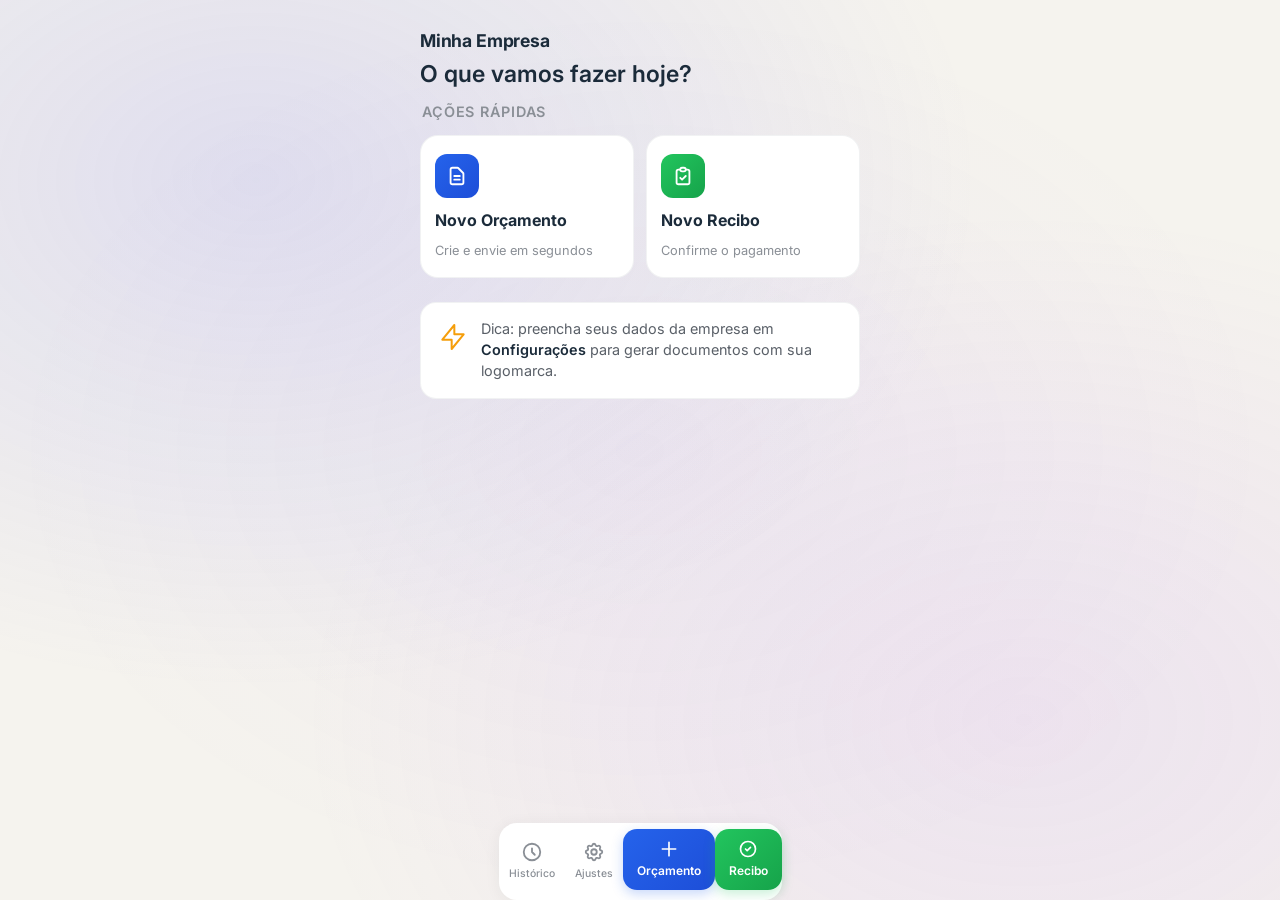
==== commit b0f90276: "compilla: deploy 2026-05-18T15:45" ====
--- a/index.html
+++ b/index.html
@@ -1,76 +1,149 @@
-<!DOCTYPE html>
-<html lang="pt-BR">
-<head>
-    <meta charset="UTF-8">
-    <meta name="viewport" content="width=device-width, initial-scale=1.0">
-    <meta name="description" content="Sistema profissional para criação de orçamentos e recibos">
-    <title>Sistema de Orçamentos e Recibos</title>
-    <link rel="stylesheet" href="style.css">
-    <link rel="preconnect" href="https://fonts.googleapis.com">
-    <link rel="preconnect" href="https://fonts.gstatic.com" crossorigin>
-</head>
-<body>
-    <a href="#main-content" class="skip-link">Pular para o conteúdo</a>
-    <div class="container">
-        <header class="header">
-            <div class="logo-container">
-                <img src="" alt="Logo" class="logo" id="headerLogo" style="display: none;">
-                <h1 class="header-title" id="headerCompanyName">Sistema de Orçamentos</h1>
-            </div>
-        </header>
-
-        <main class="main-menu" id="main-content">
-            <div class="menu-cards">
-                <a href="orcamento.html" class="menu-card">
-                    <div class="card-icon">
-                        <svg xmlns="http://www.w3.org/2000/svg" fill="none" viewBox="0 0 24 24" stroke="currentColor" stroke-width="2">
-                            <path stroke-linecap="round" stroke-linejoin="round" d="M9 12h6m-6 4h6m2 5H7a2 2 0 01-2-2V5a2 2 0 012-2h5.586a1 1 0 01.707.293l5.414 5.414a1 1 0 01.293.707V19a2 2 0 01-2 2z" />
-                        </svg>
-                    </div>
-                    <h3>Novo Orçamento</h3>
-                    <p>Crie um novo orçamento profissional para seus clientes</p>
-                </a>
-
-                <a href="recibo.html" class="menu-card">
-                    <div class="card-icon">
-                        <svg xmlns="http://www.w3.org/2000/svg" fill="none" viewBox="0 0 24 24" stroke="currentColor" stroke-width="2">
-                            <path stroke-linecap="round" stroke-linejoin="round" d="M9 5H7a2 2 0 00-2 2v12a2 2 0 002 2h10a2 2 0 002-2V7a2 2 0 00-2-2h-2M9 5a2 2 0 002 2h2a2 2 0 002-2M9 5a2 2 0 012-2h2a2 2 0 012 2m-6 9l2 2 4-4" />
-                        </svg>
-                    </div>
-                    <h3>Novo Recibo</h3>
-                    <p>Gere um recibo de pagamento com facilidade</p>
-                </a>
-
-                <a href="admin.html" class="menu-card">
-                    <div class="card-icon">
-                        <svg xmlns="http://www.w3.org/2000/svg" fill="none" viewBox="0 0 24 24" stroke="currentColor" stroke-width="2">
-                            <path stroke-linecap="round" stroke-linejoin="round" d="M10.325 4.317c.426-1.756 2.924-1.756 3.35 0a1.724 1.724 0 002.573 1.066c1.543-.94 3.31.826 2.37 2.37a1.724 1.724 0 001.065 2.572c1.756.426 1.756 2.924 0 3.35a1.724 1.724 0 00-1.066 2.573c.94 1.543-.826 3.31-2.37 2.37a1.724 1.724 0 00-2.572 1.065c-.426 1.756-2.924 1.756-3.35 0a1.724 1.724 0 00-2.573-1.066c-1.543.94-3.31-.826-2.37-2.37a1.724 1.724 0 00-1.065-2.572c-1.756-.426-1.756-2.924 0-3.35a1.724 1.724 0 001.066-2.573c-.94-1.543.826-3.31 2.37-2.37.996.608 2.296.07 2.572-1.065z" />
-                            <path stroke-linecap="round" stroke-linejoin="round" d="M15 12a3 3 0 11-6 0 3 3 0 016 0z" />
-                        </svg>
-                    </div>
-                    <h3>Configurações</h3>
-                    <p>Configure os dados da sua empresa</p>
-                </a>
-
-                <a href="historico.html" class="menu-card">
-                    <div class="card-icon">
-                        <svg xmlns="http://www.w3.org/2000/svg" fill="none" viewBox="0 0 24 24" stroke="currentColor" stroke-width="2">
-                            <path stroke-linecap="round" stroke-linejoin="round" d="M12 8v4l3 3m6-3a9 9 0 11-18 0 9 9 0 0118 0z" />
-                        </svg>
-                    </div>
-                    <h3>Histórico</h3>
-                    <p>Visualize e gerencie documentos anteriores</p>
-                </a>
-            </div>
-        </main>
-
-        <footer class="footer">
-            <p>Sistema de Gestão de Orçamentos e Recibos</p>
-            <p class="footer-year">2025</p>
-        </footer>
-    </div>
-
-    <script src="ux.js"></script>
-    <script src="app.js"></script>
-</body>
-</html>
+<!DOCTYPE html>
+<html lang="pt-BR">
+<head>
+    <meta charset="UTF-8">
+    <meta name="viewport" content="width=device-width, initial-scale=1.0, maximum-scale=1.0, user-scalable=no">
+    <meta name="theme-color" content="#F5F3EE">
+    <meta name="description" content="Sistema profissional para criação de orçamentos e recibos">
+    <title>Orçamentos e Recibos</title>
+    <link rel="stylesheet" href="style.css">
+    <link rel="preconnect" href="https://fonts.googleapis.com">
+    <link rel="preconnect" href="https://fonts.gstatic.com" crossorigin>
+    <link href="https://fonts.googleapis.com/css2?family=Inter:wght@400;500;600;700&display=swap" rel="stylesheet">
+</head>
+<body class="dashboard-page">
+    <div class="dashboard-wrapper">
+        <!-- Topo -->
+        <header class="dashboard-header">
+            <div class="dashboard-brand">
+                <span class="dashboard-logo-text" id="dashboardCompanyName">Minha Empresa</span>
+            </div>
+            <p class="dashboard-greeting">O que vamos fazer hoje?</p>
+        </header>
+
+        <!-- Conteúdo rolável -->
+        <main class="dashboard-main" id="dashboardMain">
+            <!-- Resumo rápido -->
+            <section class="dashboard-section" id="recentSection" style="display:none;">
+                <div class="section-header">
+                    <h2>Recentes</h2>
+                    <a href="historico.html" class="section-link">Ver todos</a>
+                </div>
+                <div class="recent-scroll" id="recentScroll">
+                    <!-- Cards injetados via JS -->
+                </div>
+            </section>
+
+            <!-- Ações principais (fallback se não houver recentes, ou complemento) -->
+            <section class="dashboard-section">
+                <div class="section-header">
+                    <h2>Ações Rápidas</h2>
+                </div>
+                <div class="action-grid">
+                    <a href="orcamento.html" class="action-card action-card--primary">
+                        <div class="action-icon action-icon--budget">
+                            <svg xmlns="http://www.w3.org/2000/svg" fill="none" viewBox="0 0 24 24" stroke="currentColor" stroke-width="2">
+                                <path stroke-linecap="round" stroke-linejoin="round" d="M9 12h6m-6 4h6m2 5H7a2 2 0 01-2-2V5a2 2 0 012-2h5.586a1 1 0 01.707.293l5.414 5.414a1 1 0 01.293.707V19a2 2 0 01-2 2z" />
+                            </svg>
+                        </div>
+                        <span class="action-label">Novo Orçamento</span>
+                        <span class="action-hint">Crie e envie em segundos</span>
+                    </a>
+                    <a href="recibo.html" class="action-card action-card--primary">
+                        <div class="action-icon action-icon--receipt">
+                            <svg xmlns="http://www.w3.org/2000/svg" fill="none" viewBox="0 0 24 24" stroke="currentColor" stroke-width="2">
+                                <path stroke-linecap="round" stroke-linejoin="round" d="M9 5H7a2 2 0 00-2 2v12a2 2 0 002 2h10a2 2 0 002-2V7a2 2 0 00-2-2h-2M9 5a2 2 0 002 2h2a2 2 0 002-2M9 5a2 2 0 012-2h2a2 2 0 012 2m-6 9l2 2 4-4" />
+                            </svg>
+                        </div>
+                        <span class="action-label">Novo Recibo</span>
+                        <span class="action-hint">Confirme o pagamento</span>
+                    </a>
+                </div>
+            </section>
+
+            <!-- Dica / Estado vazio elegante -->
+            <section class="dashboard-section" id="emptyTip" style="display:none;">
+                <div class="tip-card">
+                    <svg xmlns="http://www.w3.org/2000/svg" fill="none" viewBox="0 0 24 24" stroke="currentColor" stroke-width="1.5" width="32" height="32">
+                        <path stroke-linecap="round" stroke-linejoin="round" d="M13 10V3L4 14h7v7l9-11h-7z" />
+                    </svg>
+                    <p>Dica: preencha seus dados da empresa em <strong>Configurações</strong> para gerar documentos com sua logomarca.</p>
+                </div>
+            </section>
+        </main>
+
+        <!-- Dock inferior fixo -->
+        <nav class="dashboard-dock">
+            <a href="historico.html" class="dock-item">
+                <svg xmlns="http://www.w3.org/2000/svg" fill="none" viewBox="0 0 24 24" stroke="currentColor" stroke-width="2">
+                    <path stroke-linecap="round" stroke-linejoin="round" d="M12 8v4l3 3m6-3a9 9 0 11-18 0 9 9 0 0118 0z" />
+                </svg>
+                <span>Histórico</span>
+            </a>
+            <a href="admin.html" class="dock-item">
+                <svg xmlns="http://www.w3.org/2000/svg" fill="none" viewBox="0 0 24 24" stroke="currentColor" stroke-width="2">
+                    <path stroke-linecap="round" stroke-linejoin="round" d="M10.325 4.317c.426-1.756 2.924-1.756 3.35 0a1.724 1.724 0 002.573 1.066c1.543-.94 3.31.826 2.37 2.37a1.724 1.724 0 001.065 2.572c1.756.426 1.756 2.924 0 3.35a1.724 1.724 0 00-1.066 2.573c.94 1.543-.826 3.31-2.37 2.37a1.724 1.724 0 00-2.572 1.065c-.426 1.756-2.924 1.756-3.35 0a1.724 1.724 0 00-2.573-1.066c-1.543.94-3.31-.826-2.37-2.37a1.724 1.724 0 00-1.065-2.572c-1.756-.426-1.756-2.924 0-3.35a1.724 1.724 0 001.066-2.573c-.94-1.543.826-3.31 2.37-2.37.996.608 2.296.07 2.572-1.065z" />
+                    <path stroke-linecap="round" stroke-linejoin="round" d="M15 12a3 3 0 11-6 0 3 3 0 016 0z" />
+                </svg>
+                <span>Ajustes</span>
+            </a>
+            <a href="orcamento.html" class="dock-item dock-item--hero dock-item--budget">
+                <svg xmlns="http://www.w3.org/2000/svg" fill="none" viewBox="0 0 24 24" stroke="currentColor" stroke-width="2">
+                    <path stroke-linecap="round" stroke-linejoin="round" d="M12 4v16m8-8H4" />
+                </svg>
+                <span>Orçamento</span>
+            </a>
+            <a href="recibo.html" class="dock-item dock-item--hero dock-item--receipt">
+                <svg xmlns="http://www.w3.org/2000/svg" fill="none" viewBox="0 0 24 24" stroke="currentColor" stroke-width="2">
+                    <path stroke-linecap="round" stroke-linejoin="round" d="M9 12l2 2 4-4m6 2a9 9 0 11-18 0 9 9 0 0118 0z" />
+                </svg>
+                <span>Recibo</span>
+            </a>
+        </nav>
+    </div>
+
+    <script src="ux.js"></script>
+    <script>
+        // Carrega nome da empresa
+        (function() {
+            const data = localStorage.getItem('companyData');
+            const company = data ? JSON.parse(data) : {};
+            const nameEl = document.getElementById('dashboardCompanyName');
+            if (nameEl && company.companyName) {
+                nameEl.textContent = company.companyName;
+            }
+
+            // Carrega documentos recentes (últimos 5)
+            const docsData = localStorage.getItem('documents');
+            const docs = docsData ? JSON.parse(docsData) : [];
+            const recent = docs.slice(0, 5);
+
+            const recentSection = document.getElementById('recentSection');
+            const recentScroll = document.getElementById('recentScroll');
+            const emptyTip = document.getElementById('emptyTip');
+
+            if (recent.length > 0 && recentSection && recentScroll) {
+                recentSection.style.display = '';
+                recentScroll.innerHTML = recent.map(doc => {
+                    const isB = doc.type === 'budget';
+                    const label = isB ? 'Orçamento' : 'Recibo';
+                    const number = isB ? doc.budgetNumber : doc.receiptNumber;
+                    const person = isB ? doc.clientName : doc.payerName;
+                    const amount = isB ? doc.total : doc.amountReceived;
+                    const amtText = (amount || 0).toLocaleString('pt-BR', { style: 'currency', currency: 'BRL' });
+                    return `
+                        <a href="historico.html" class="recent-card">
+                            <span class="recent-badge ${isB ? 'recent-badge--budget' : 'recent-badge--receipt'}">${label}</span>
+                            <span class="recent-person">${person || 'Sem nome'}</span>
+                            <span class="recent-number">Nº ${number || '--'}</span>
+                            <span class="recent-amount">${amtText}</span>
+                        </a>
+                    `;
+                }).join('');
+            } else {
+                if (emptyTip) emptyTip.style.display = '';
+            }
+        })();
+    </script>
+</body>
+</html>
--- a/style.css
+++ b/style.css
@@ -1747,6 +1747,334 @@
     top: 0;
 }
 
+/* ==================== DASHBOARD ==================== */
+.dashboard-page {
+    background: #F5F3EE;
+    color: #1B2B3A;
+    font-family: 'Inter', -apple-system, BlinkMacSystemFont, 'Segoe UI', Roboto, sans-serif;
+    line-height: 1.5;
+    min-height: 100vh;
+    overflow-x: hidden;
+    -webkit-tap-highlight-color: transparent;
+}
+
+.dashboard-page body::before { display: none; }
+
+.dashboard-wrapper {
+    max-width: 480px;
+    margin: 0 auto;
+    min-height: 100vh;
+    display: flex;
+    flex-direction: column;
+    padding-bottom: 90px; /* espaço pro dock */
+}
+
+/* Header */
+.dashboard-header {
+    padding: 28px 20px 12px;
+}
+
+.dashboard-brand {
+    display: flex;
+    align-items: center;
+    gap: 10px;
+}
+
+.dashboard-logo-text {
+    font-weight: 700;
+    font-size: 1.1rem;
+    color: #1B2B3A;
+    letter-spacing: -0.01em;
+}
+
+.dashboard-greeting {
+    font-size: 1.45rem;
+    font-weight: 600;
+    color: #1B2B3A;
+    margin-top: 6px;
+    line-height: 1.25;
+}
+
+/* Main content */
+.dashboard-main {
+    flex: 1;
+    padding: 0 20px 20px;
+}
+
+.dashboard-section {
+    margin-bottom: 24px;
+}
+
+.section-header {
+    display: flex;
+    justify-content: space-between;
+    align-items: baseline;
+    margin-bottom: 12px;
+    padding: 0 2px;
+}
+
+.section-header h2 {
+    font-size: 0.9rem;
+    font-weight: 600;
+    color: #8A8F96;
+    text-transform: uppercase;
+    letter-spacing: 0.06em;
+}
+
+.section-link {
+    font-size: 0.85rem;
+    font-weight: 500;
+    color: #2563eb;
+    text-decoration: none;
+}
+
+/* Recent scroll */
+.recent-scroll {
+    display: flex;
+    gap: 12px;
+    overflow-x: auto;
+    scroll-snap-type: x mandatory;
+    padding-bottom: 8px;
+    -webkit-overflow-scrolling: touch;
+    scrollbar-width: none;
+}
+
+.recent-scroll::-webkit-scrollbar { display: none; }
+
+.recent-card {
+    flex: 0 0 160px;
+    scroll-snap-align: start;
+    background: #FFFFFF;
+    border: 1px solid rgba(27, 43, 58, 0.06);
+    border-radius: 16px;
+    padding: 14px;
+    text-decoration: none;
+    color: inherit;
+    display: flex;
+    flex-direction: column;
+    gap: 6px;
+    transition: transform 0.15s ease, box-shadow 0.15s ease;
+}
+
+.recent-card:active {
+    transform: scale(0.97);
+}
+
+.recent-badge {
+    font-size: 0.65rem;
+    font-weight: 700;
+    text-transform: uppercase;
+    letter-spacing: 0.05em;
+    padding: 3px 8px;
+    border-radius: 6px;
+    width: fit-content;
+}
+
+.recent-badge--budget {
+    background: rgba(37, 99, 235, 0.08);
+    color: #2563eb;
+}
+
+.recent-badge--receipt {
+    background: rgba(16, 185, 129, 0.08);
+    color: #10b981;
+}
+
+.recent-person {
+    font-weight: 600;
+    font-size: 0.95rem;
+    color: #1B2B3A;
+    white-space: nowrap;
+    overflow: hidden;
+    text-overflow: ellipsis;
+}
+
+.recent-number {
+    font-size: 0.75rem;
+    color: #8A8F96;
+}
+
+.recent-amount {
+    font-size: 0.9rem;
+    font-weight: 700;
+    color: #1B2B3A;
+    margin-top: 2px;
+}
+
+/* Action grid */
+.action-grid {
+    display: grid;
+    grid-template-columns: 1fr 1fr;
+    gap: 12px;
+}
+
+.action-card {
+    background: #FFFFFF;
+    border: 1px solid rgba(27, 43, 58, 0.06);
+    border-radius: 18px;
+    padding: 18px 14px;
+    text-decoration: none;
+    color: inherit;
+    display: flex;
+    flex-direction: column;
+    align-items: flex-start;
+    gap: 10px;
+    transition: transform 0.15s ease, box-shadow 0.15s ease;
+}
+
+.action-card:active {
+    transform: scale(0.97);
+}
+
+.action-icon {
+    width: 44px;
+    height: 44px;
+    border-radius: 12px;
+    display: flex;
+    align-items: center;
+    justify-content: center;
+}
+
+.action-icon svg {
+    width: 22px;
+    height: 22px;
+    color: white;
+}
+
+.action-icon--budget {
+    background: linear-gradient(135deg, #2563eb, #1d4ed8);
+}
+
+.action-icon--receipt {
+    background: linear-gradient(135deg, #22c55e, #16a34a);
+}
+
+.action-label {
+    font-weight: 700;
+    font-size: 1rem;
+    color: #1B2B3A;
+}
+
+.action-hint {
+    font-size: 0.8rem;
+    color: #8A8F96;
+    line-height: 1.35;
+}
+
+/* Tip card */
+.tip-card {
+    background: #FFFFFF;
+    border: 1px solid rgba(27, 43, 58, 0.06);
+    border-radius: 16px;
+    padding: 16px;
+    display: flex;
+    align-items: flex-start;
+    gap: 12px;
+    color: #5A6068;
+    font-size: 0.9rem;
+    line-height: 1.45;
+}
+
+.tip-card svg {
+    flex-shrink: 0;
+    color: #f59e0b;
+    margin-top: 2px;
+}
+
+.tip-card strong {
+    color: #1B2B3A;
+    font-weight: 600;
+}
+
+/* Dock */
+.dashboard-dock {
+    position: fixed;
+    bottom: 0;
+    left: 0;
+    right: 0;
+    background: #FFFFFF;
+    border-top: 1px solid rgba(27, 43, 58, 0.06);
+    display: flex;
+    justify-content: space-around;
+    align-items: center;
+    padding: 8px 0 calc(8px + env(safe-area-inset-bottom));
+    z-index: 100;
+    max-width: 480px;
+    margin: 0 auto;
+}
+
+.dock-item {
+    display: flex;
+    flex-direction: column;
+    align-items: center;
+    justify-content: center;
+    gap: 3px;
+    padding: 6px 10px;
+    text-decoration: none;
+    color: #8A8F96;
+    font-size: 0.65rem;
+    font-weight: 500;
+    flex: 1;
+    max-width: 72px;
+    transition: color 0.15s ease;
+    border-radius: 10px;
+}
+
+.dock-item svg {
+    width: 22px;
+    height: 22px;
+    stroke-width: 2;
+}
+
+.dock-item:active {
+    color: #1B2B3A;
+}
+
+.dock-item--hero {
+    color: #FFFFFF;
+    border-radius: 14px;
+    padding: 10px 14px;
+    max-width: none;
+    flex: 1.3;
+    min-height: 52px;
+    position: relative;
+    top: -2px;
+}
+
+.dock-item--hero svg {
+    width: 20px;
+    height: 20px;
+}
+
+.dock-item--budget {
+    background: linear-gradient(135deg, #2563eb, #1d4ed8);
+    box-shadow: 0 4px 12px rgba(37, 99, 235, 0.25);
+}
+
+.dock-item--receipt {
+    background: linear-gradient(135deg, #22c55e, #16a34a);
+    box-shadow: 0 4px 12px rgba(34, 197, 94, 0.25);
+}
+
+.dock-item--hero span {
+    font-size: 0.75rem;
+    font-weight: 600;
+}
+
+/* Responsive desktop */
+@media (min-width: 640px) {
+    .dashboard-wrapper {
+        padding-bottom: 0;
+    }
+    .dashboard-dock {
+        position: static;
+        border-top: none;
+        border-radius: 18px;
+        margin-top: 20px;
+        box-shadow: 0 2px 16px rgba(27,43,58,0.06);
+    }
+}
+
 /* ==================== PDF PREVIEW ==================== */
 .ux-pdf-preview-overlay {
     position: fixed;
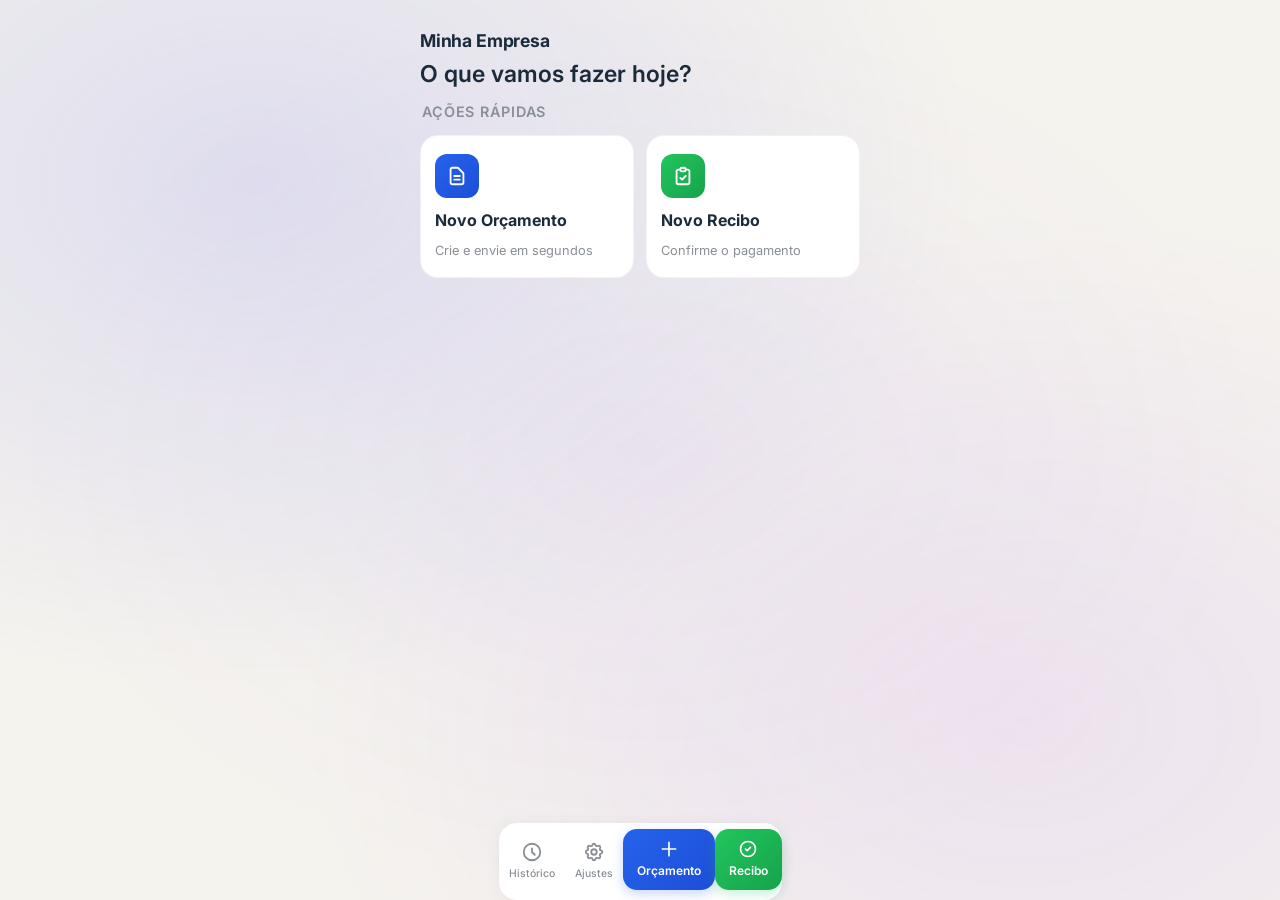
==== commit 1a6eb10a: "compilla: deploy 2026-05-19T02:32" ====
--- a/index.html
+++ b/index.html
@@ -61,15 +61,7 @@
                 </div>
             </section>
 
-            <!-- Dica / Estado vazio elegante -->
-            <section class="dashboard-section" id="emptyTip" style="display:none;">
-                <div class="tip-card">
-                    <svg xmlns="http://www.w3.org/2000/svg" fill="none" viewBox="0 0 24 24" stroke="currentColor" stroke-width="1.5" width="32" height="32">
-                        <path stroke-linecap="round" stroke-linejoin="round" d="M13 10V3L4 14h7v7l9-11h-7z" />
-                    </svg>
-                    <p>Dica: preencha seus dados da empresa em <strong>Configurações</strong> para gerar documentos com sua logomarca.</p>
-                </div>
-            </section>
+
         </main>
 
         <!-- Dock inferior fixo -->
